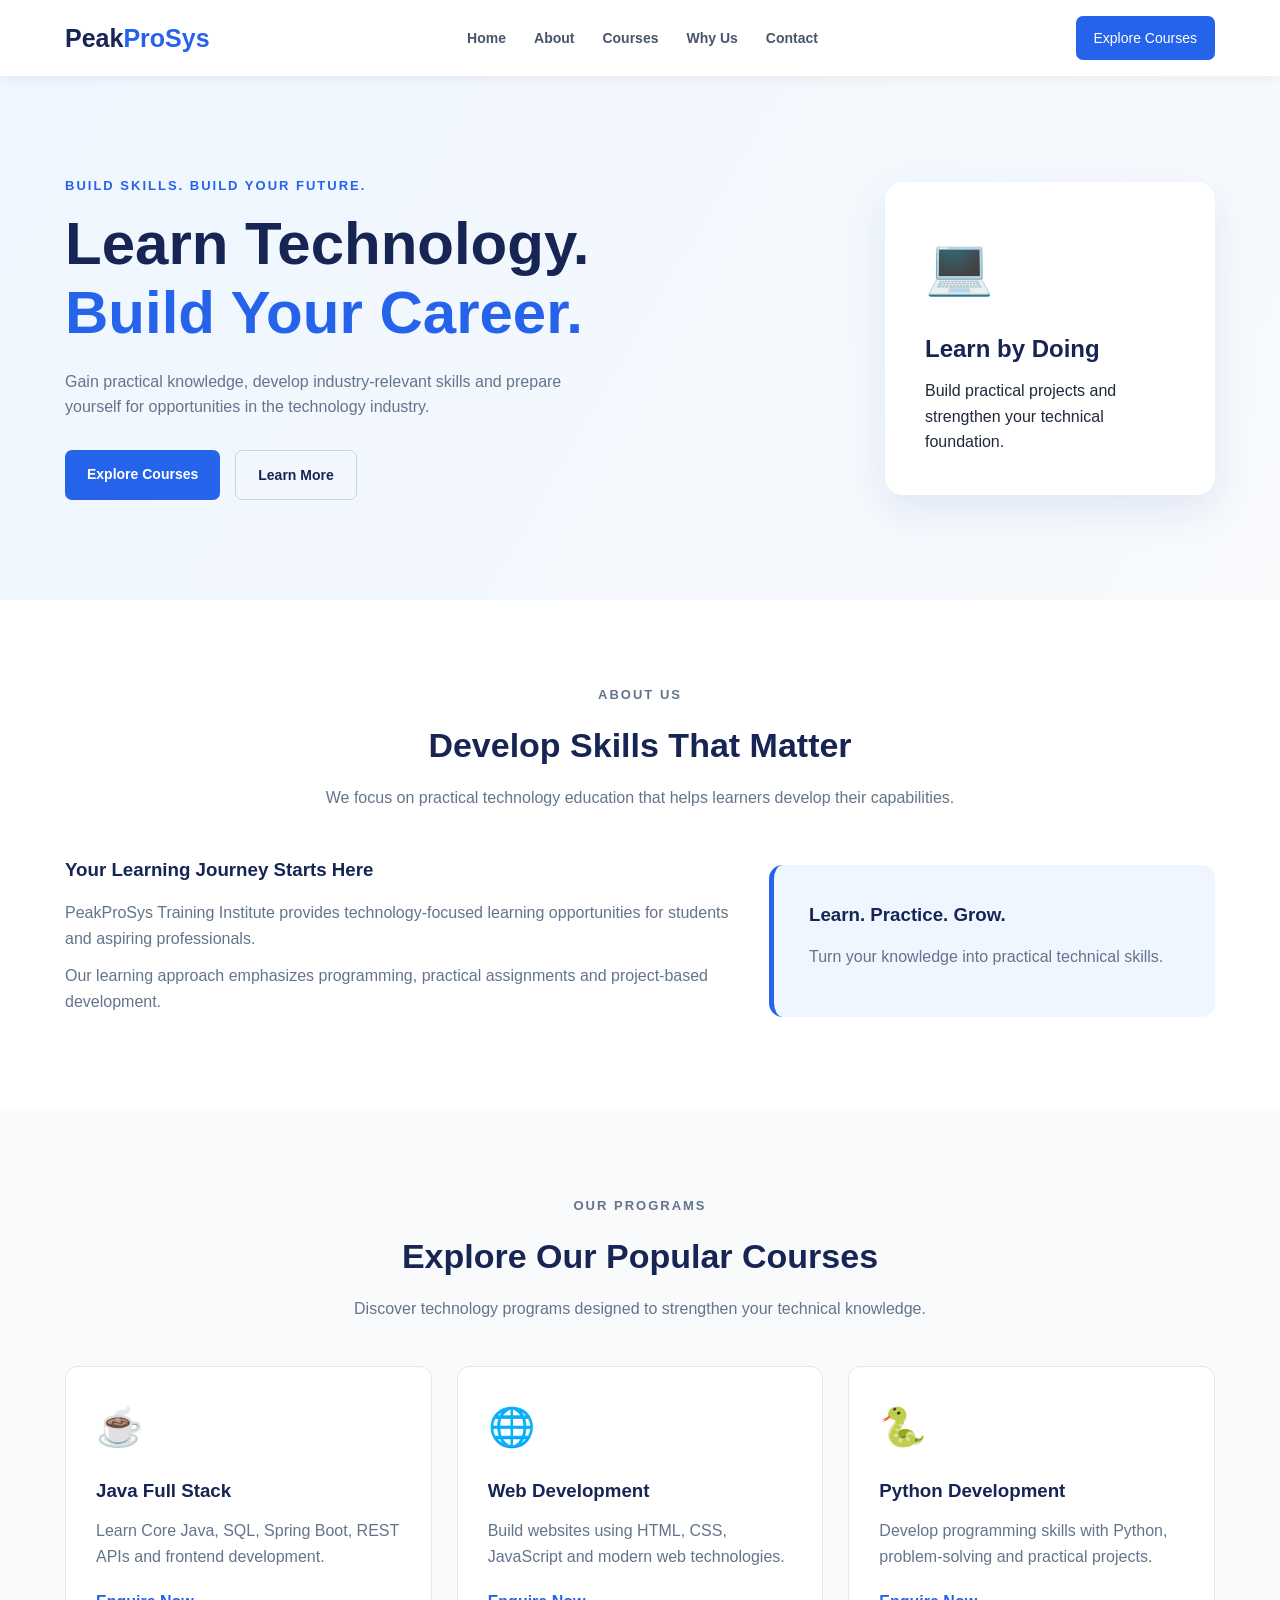
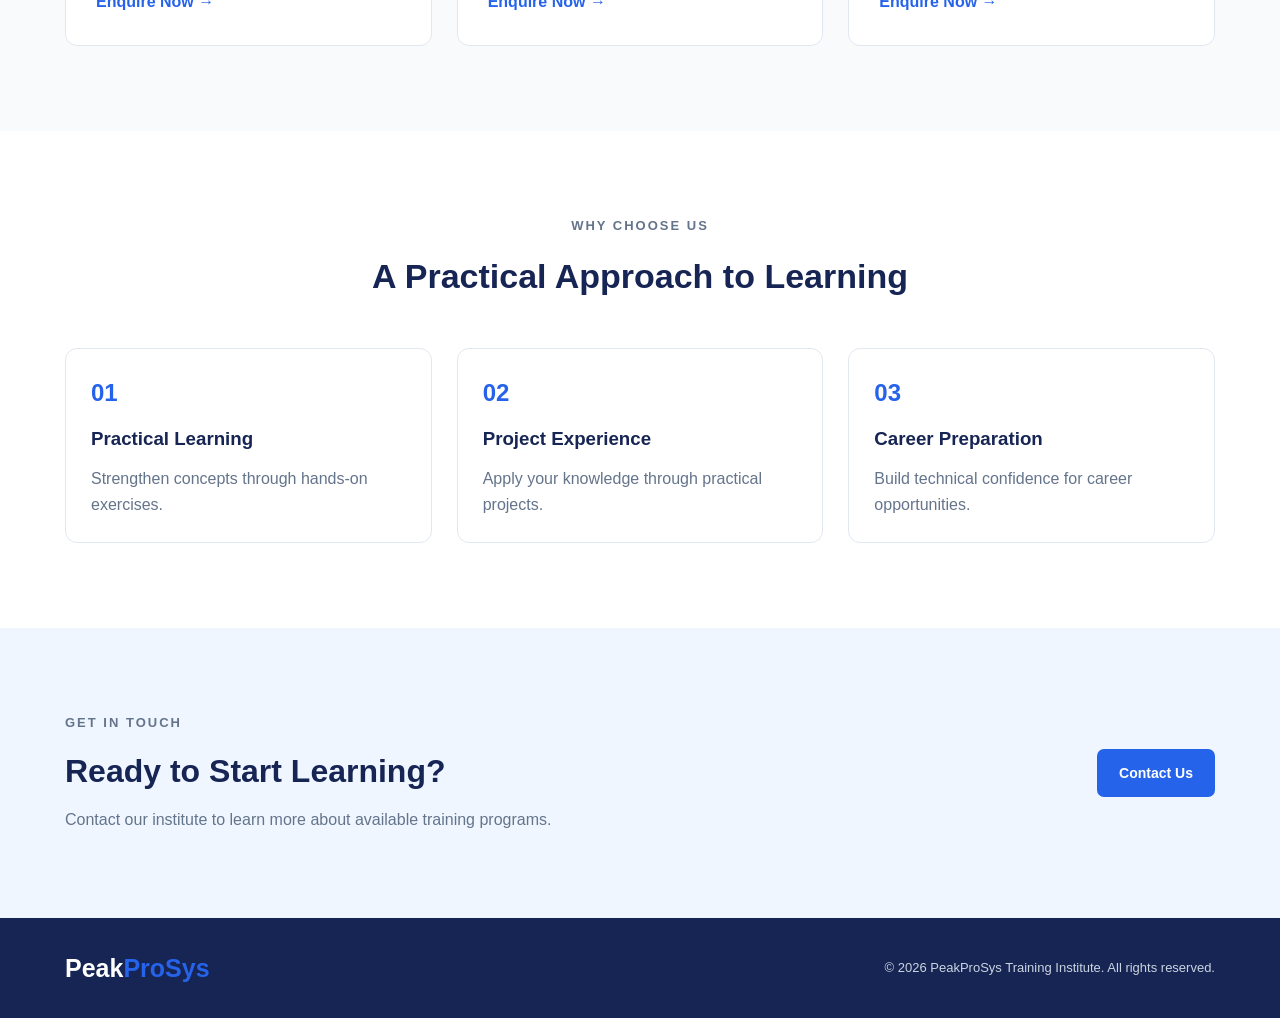
==== module-4-html-css/61-responsive-institute-homepage/index.html @ efb57fd9 "Add Assignment 61: Responsive Institute Homepage" ====
<!DOCTYPE html>
<html lang="en">
<head>
    <meta charset="UTF-8">
    <meta name="viewport" content="width=device-width, initial-scale=1.0">

    <meta name="description"
          content="PeakProSys Training Institute offers practical IT training and career-focused technology courses.">

    <title>PeakProSys | IT Training Institute</title>

    <link rel="stylesheet" href="style.css">
</head>

<body>

<!-- Header -->
<header class="header">
    <nav class="navbar container">

        <a href="#" class="logo">
            Peak<span>ProSys</span>
        </a>

        <ul class="nav-links">
            <li><a href="#home">Home</a></li>
            <li><a href="#about">About</a></li>
            <li><a href="#courses">Courses</a></li>
            <li><a href="#why-us">Why Us</a></li>
            <li><a href="#contact">Contact</a></li>
        </ul>

        <a href="#courses" class="nav-button">Explore Courses</a>

    </nav>
</header>


<main>

    <!-- Hero Section -->
    <section class="hero" id="home">
        <div class="container hero-content">

            <div class="hero-text">
                <p class="eyebrow">BUILD SKILLS. BUILD YOUR FUTURE.</p>

                <h1>
                    Learn Technology.
                    <span>Build Your Career.</span>
                </h1>

                <p class="hero-description">
                    Gain practical knowledge, develop industry-relevant
                    skills and prepare yourself for opportunities
                    in the technology industry.
                </p>

                <div class="hero-buttons">
                    <a href="#courses" class="btn btn-primary">
                        Explore Courses
                    </a>

                    <a href="#about" class="btn btn-secondary">
                        Learn More
                    </a>
                </div>
            </div>

            <div class="hero-card">
                <div class="hero-icon">💻</div>
                <h2>Learn by Doing</h2>
                <p>
                    Build practical projects and strengthen
                    your technical foundation.
                </p>
            </div>

        </div>
    </section>


    <!-- About Section -->
    <section class="section about" id="about">
        <div class="container">

            <div class="section-heading">
                <p class="eyebrow">ABOUT US</p>
                <h2>Develop Skills That Matter</h2>
                <p>
                    We focus on practical technology education
                    that helps learners develop their capabilities.
                </p>
            </div>

            <div class="about-content">
                <div>
                    <h3>Your Learning Journey Starts Here</h3>

                    <p>
                        PeakProSys Training Institute provides
                        technology-focused learning opportunities
                        for students and aspiring professionals.
                    </p>

                    <p>
                        Our learning approach emphasizes programming,
                        practical assignments and project-based
                        development.
                    </p>
                </div>

                <div class="about-highlight">
                    <h3>Learn. Practice. Grow.</h3>
                    <p>
                        Turn your knowledge into practical
                        technical skills.
                    </p>
                </div>
            </div>

        </div>
    </section>


    <!-- Courses Section -->
    <section class="section courses" id="courses">
        <div class="container">

            <div class="section-heading">
                <p class="eyebrow">OUR PROGRAMS</p>
                <h2>Explore Our Popular Courses</h2>
                <p>
                    Discover technology programs designed
                    to strengthen your technical knowledge.
                </p>
            </div>

            <div class="course-grid">

                <article class="course-card">
                    <div class="course-icon">☕</div>
                    <h3>Java Full Stack</h3>
                    <p>
                        Learn Core Java, SQL, Spring Boot,
                        REST APIs and frontend development.
                    </p>
                    <a href="#contact">Enquire Now →</a>
                </article>

                <article class="course-card">
                    <div class="course-icon">🌐</div>
                    <h3>Web Development</h3>
                    <p>
                        Build websites using HTML, CSS,
                        JavaScript and modern web technologies.
                    </p>
                    <a href="#contact">Enquire Now →</a>
                </article>

                <article class="course-card">
                    <div class="course-icon">🐍</div>
                    <h3>Python Development</h3>
                    <p>
                        Develop programming skills with Python,
                        problem-solving and practical projects.
                    </p>
                    <a href="#contact">Enquire Now →</a>
                </article>

            </div>

        </div>
    </section>


    <!-- Why Choose Us -->
    <section class="section why-us" id="why-us">
        <div class="container">

            <div class="section-heading">
                <p class="eyebrow">WHY CHOOSE US</p>
                <h2>A Practical Approach to Learning</h2>
            </div>

            <div class="features-grid">

                <article class="feature">
                    <span>01</span>
                    <h3>Practical Learning</h3>
                    <p>Strengthen concepts through hands-on exercises.</p>
                </article>

                <article class="feature">
                    <span>02</span>
                    <h3>Project Experience</h3>
                    <p>Apply your knowledge through practical projects.</p>
                </article>

                <article class="feature">
                    <span>03</span>
                    <h3>Career Preparation</h3>
                    <p>Build technical confidence for career opportunities.</p>
                </article>

            </div>

        </div>
    </section>


    <!-- Contact Section -->
    <section class="section contact" id="contact">
        <div class="container contact-content">

            <div>
                <p class="eyebrow">GET IN TOUCH</p>
                <h2>Ready to Start Learning?</h2>
                <p>
                    Contact our institute to learn more
                    about available training programs.
                </p>
            </div>

            <a href="mailto:info@peakprosys.com"
               class="btn btn-primary">
                Contact Us
            </a>

        </div>
    </section>

</main>


<!-- Footer -->
<footer class="footer">
    <div class="container footer-content">

        <a href="#home" class="logo">
            Peak<span>ProSys</span>
        </a>

        <p>
            © 2026 PeakProSys Training Institute.
            All rights reserved.
        </p>

    </div>
</footer>

</body>
</html>
---- module-4-html-css/61-responsive-institute-homepage/style.css ----
/* =========================
   GLOBAL STYLES
========================= */

* {
    margin: 0;
    padding: 0;
    box-sizing: border-box;
}

html {
    scroll-behavior: smooth;
}

body {
    font-family: Arial, Helvetica, sans-serif;
    color: #1e293b;
    line-height: 1.6;
}

.container {
    width: 90%;
    max-width: 1150px;
    margin: auto;
}

a {
    text-decoration: none;
}

.eyebrow {
    color: #2563eb;
    font-size: 13px;
    font-weight: bold;
    letter-spacing: 2px;
    margin-bottom: 12px;
}


/* =========================
   HEADER
========================= */

.header {
    background: white;
    box-shadow: 0 2px 12px rgba(0, 0, 0, 0.06);
    position: sticky;
    top: 0;
    z-index: 100;
}

.navbar {
    min-height: 76px;
    display: flex;
    align-items: center;
    justify-content: space-between;
    gap: 20px;
}

.logo {
    font-size: 25px;
    font-weight: 800;
    color: #172554;
}

.logo span {
    color: #2563eb;
}

.nav-links {
    display: flex;
    list-style: none;
    gap: 28px;
}

.nav-links a {
    color: #475569;
    font-size: 14px;
    font-weight: 600;
}

.nav-links a:hover {
    color: #2563eb;
}

.nav-button {
    background: #2563eb;
    color: white;
    padding: 11px 18px;
    border-radius: 7px;
    font-size: 14px;
}


/* =========================
   HERO SECTION
========================= */

.hero {
    background: linear-gradient(120deg, #eff6ff, #f8fafc);
    padding: 100px 0;
}

.hero-content {
    display: flex;
    align-items: center;
    justify-content: space-between;
    gap: 60px;
}

.hero-text {
    flex: 1;
}

.hero-text h1 {
    font-size: clamp(38px, 5vw, 60px);
    line-height: 1.15;
    color: #172554;
    margin-bottom: 22px;
}

.hero-text h1 span {
    color: #2563eb;
    display: block;
}

.hero-description {
    color: #64748b;
    max-width: 540px;
    margin-bottom: 30px;
}

.hero-buttons {
    display: flex;
    gap: 15px;
    flex-wrap: wrap;
}

.btn {
    display: inline-block;
    padding: 13px 22px;
    border-radius: 7px;
    font-weight: bold;
    font-size: 14px;
}

.btn-primary {
    background: #2563eb;
    color: white;
}

.btn-primary:hover {
    background: #1d4ed8;
}

.btn-secondary {
    border: 1px solid #cbd5e1;
    color: #172554;
}

.hero-card {
    flex: 0 1 330px;
    background: white;
    padding: 40px;
    border-radius: 18px;
    box-shadow: 0 15px 40px rgba(30, 64, 175, 0.10);
}

.hero-icon {
    font-size: 55px;
    margin-bottom: 20px;
}

.hero-card h2 {
    color: #172554;
    margin-bottom: 10px;
}


/* =========================
   COMMON SECTIONS
========================= */

.section {
    padding: 85px 0;
}

.section-heading {
    text-align: center;
    max-width: 650px;
    margin: 0 auto 45px;
}

.section-heading h2 {
    color: #172554;
    font-size: 34px;
    margin-bottom: 12px;
}

.section-heading p {
    color: #64748b;
}


/* =========================
   ABOUT SECTION
========================= */

.about-content {
    display: grid;
    grid-template-columns: 1.5fr 1fr;
    gap: 35px;
    align-items: center;
}

.about-content h3 {
    color: #172554;
    margin-bottom: 15px;
}

.about-content p {
    color: #64748b;
    margin-bottom: 12px;
}

.about-highlight {
    background: #eff6ff;
    border-radius: 14px;
    padding: 35px;
    border-left: 5px solid #2563eb;
}


/* =========================
   COURSE SECTION
========================= */

.courses {
    background: #f8fafc;
}

.course-grid {
    display: grid;
    grid-template-columns: repeat(3, 1fr);
    gap: 25px;
}

.course-card {
    background: white;
    padding: 30px;
    border-radius: 12px;
    border: 1px solid #e2e8f0;
    transition: transform 0.3s, box-shadow 0.3s;
}

.course-card:hover {
    transform: translateY(-7px);
    box-shadow: 0 12px 30px rgba(15, 23, 42, 0.08);
}

.course-icon {
    font-size: 38px;
    margin-bottom: 18px;
}

.course-card h3 {
    color: #172554;
    margin-bottom: 12px;
}

.course-card p {
    color: #64748b;
    margin-bottom: 20px;
}

.course-card a {
    color: #2563eb;
    font-weight: bold;
}


/* =========================
   WHY CHOOSE US
========================= */

.features-grid {
    display: grid;
    grid-template-columns: repeat(3, 1fr);
    gap: 25px;
}

.feature {
    padding: 25px;
    border: 1px solid #e2e8f0;
    border-radius: 12px;
}

.feature span {
    color: #2563eb;
    font-size: 24px;
    font-weight: bold;
}

.feature h3 {
    margin: 12px 0;
    color: #172554;
}

.feature p {
    color: #64748b;
}


/* =========================
   CONTACT SECTION
========================= */

.contact {
    background: #eff6ff;
}

.contact-content {
    display: flex;
    align-items: center;
    justify-content: space-between;
    gap: 25px;
}

.contact-content h2 {
    font-size: 32px;
    color: #172554;
    margin-bottom: 10px;
}

.contact-content p {
    color: #64748b;
}


/* =========================
   FOOTER
========================= */

.footer {
    background: #172554;
    color: white;
    padding: 30px 0;
}

.footer-content {
    display: flex;
    justify-content: space-between;
    align-items: center;
    gap: 20px;
}

.footer .logo {
    color: white;
}

.footer p {
    font-size: 13px;
    color: #cbd5e1;
}


/* =========================
   RESPONSIVE DESIGN
========================= */

@media (max-width: 900px) {

    .nav-links {
        gap: 12px;
    }

    .hero-content {
        gap: 30px;
    }

    .course-grid,
    .features-grid {
        grid-template-columns: repeat(2, 1fr);
    }

}

@media (max-width: 650px) {

    .navbar {
        flex-direction: column;
        padding: 18px 0;
    }

    .nav-links {
        flex-wrap: wrap;
        justify-content: center;
    }

    .hero {
        padding: 65px 0;
    }

    .hero-content {
        flex-direction: column;
        align-items: stretch;
    }

    .hero-card {
        flex-basis: auto;
    }

    .about-content,
    .course-grid,
    .features-grid {
        grid-template-columns: 1fr;
    }

    .section {
        padding: 60px 0;
    }

    .section-heading h2 {
        font-size: 27px;
    }

    .contact-content,
    .footer-content {
        flex-direction: column;
        align-items: flex-start;
    }

}
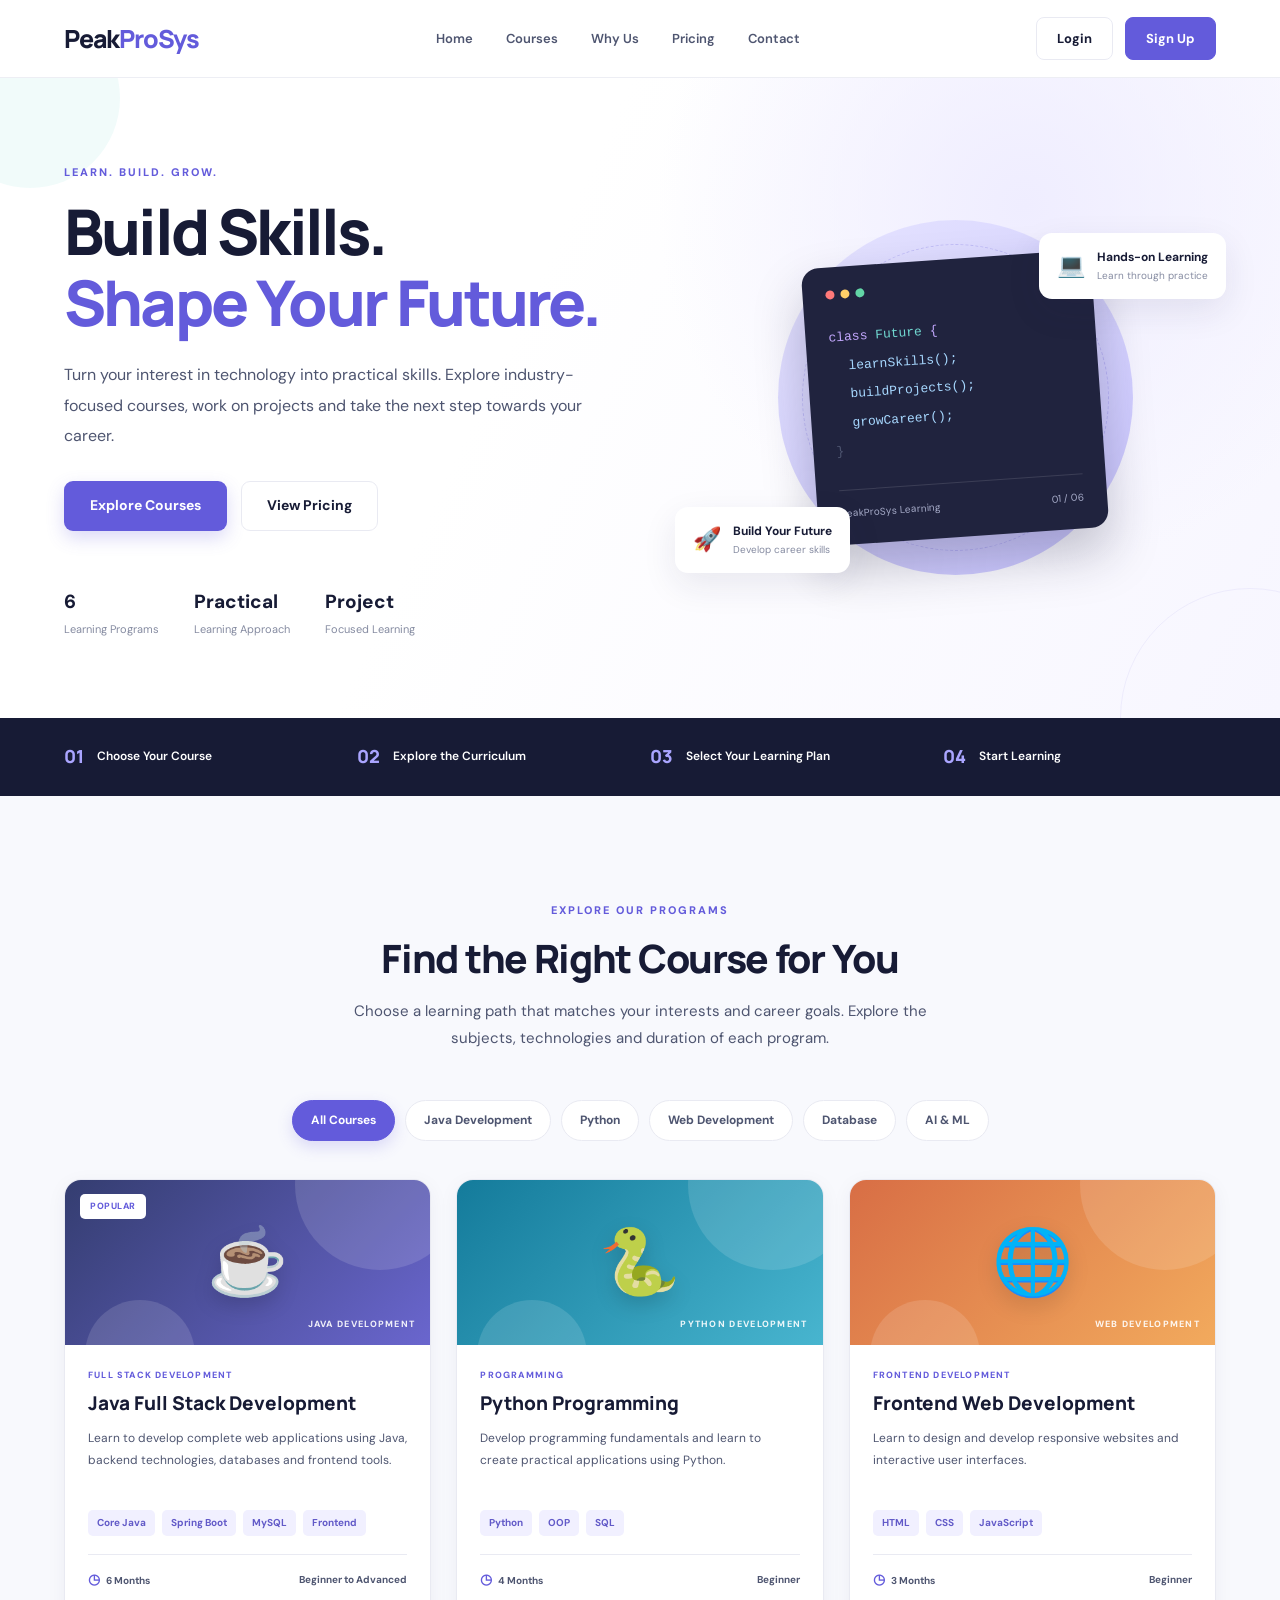
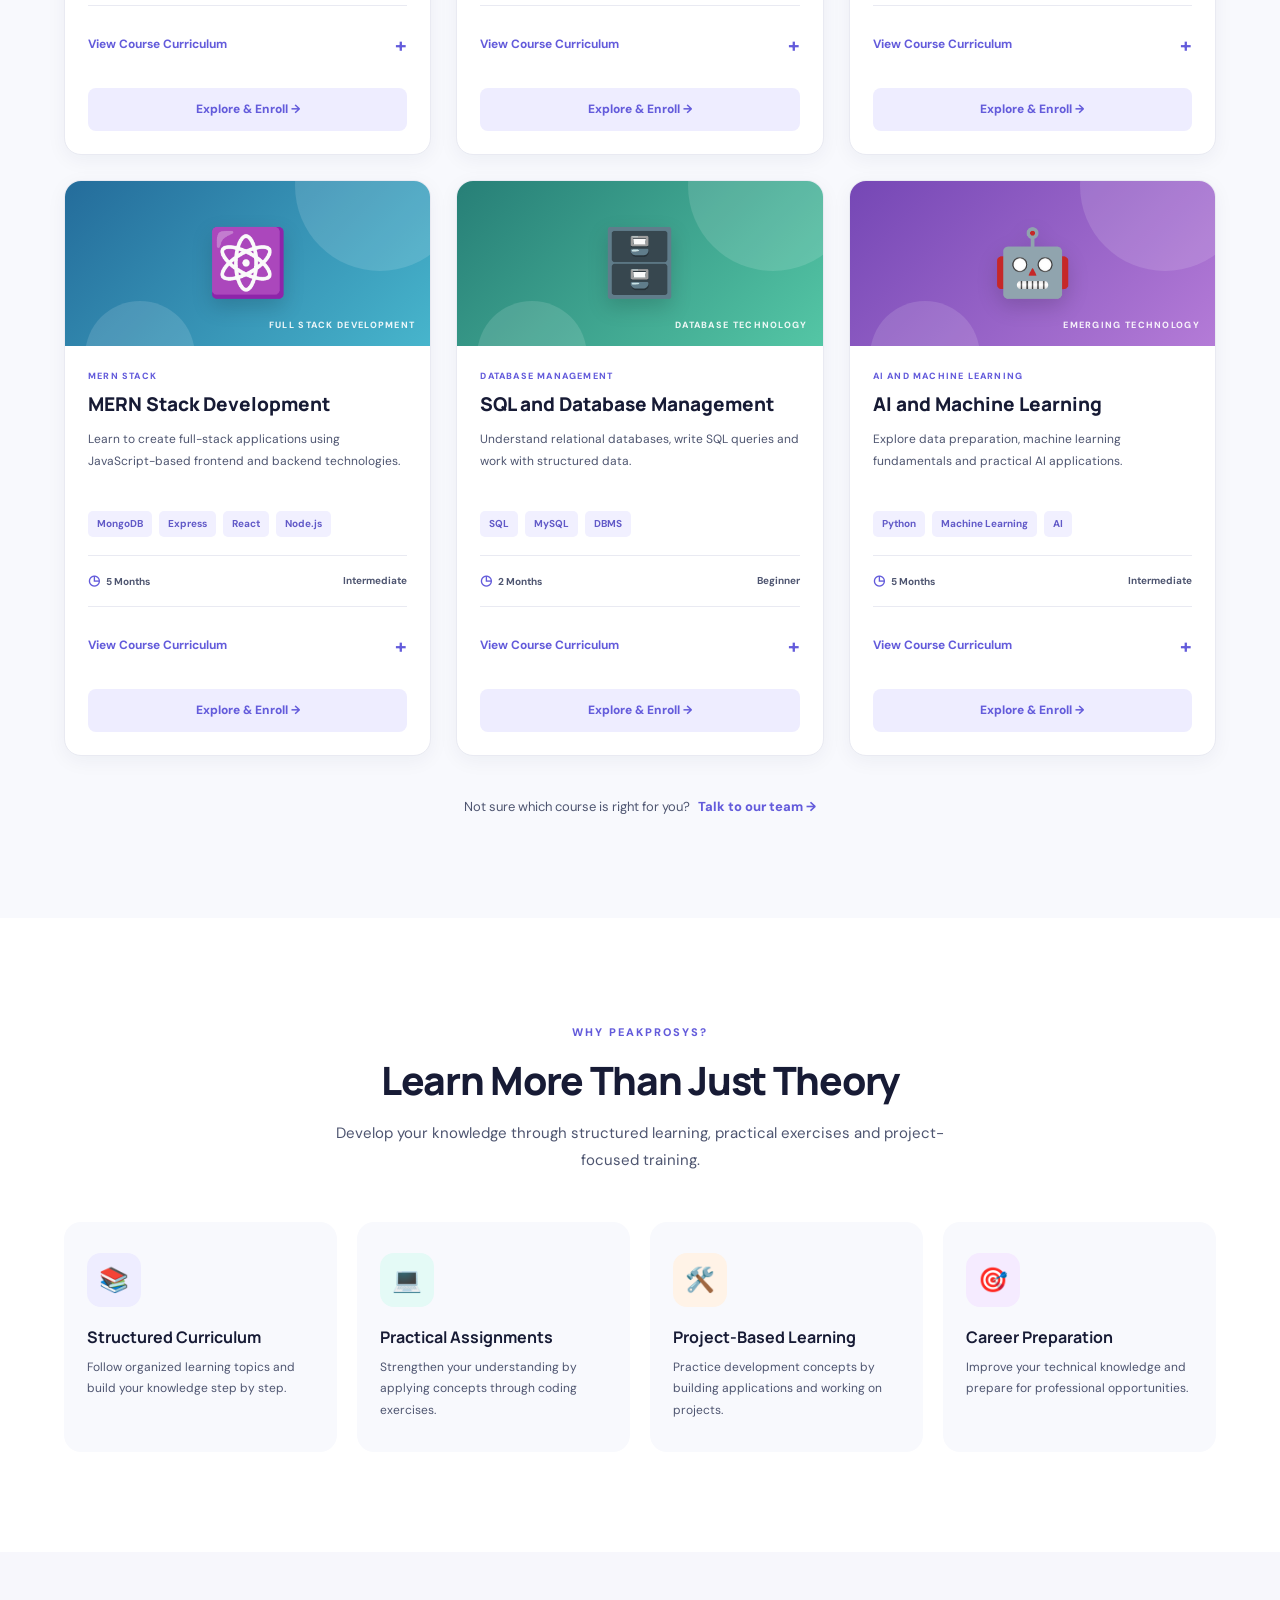
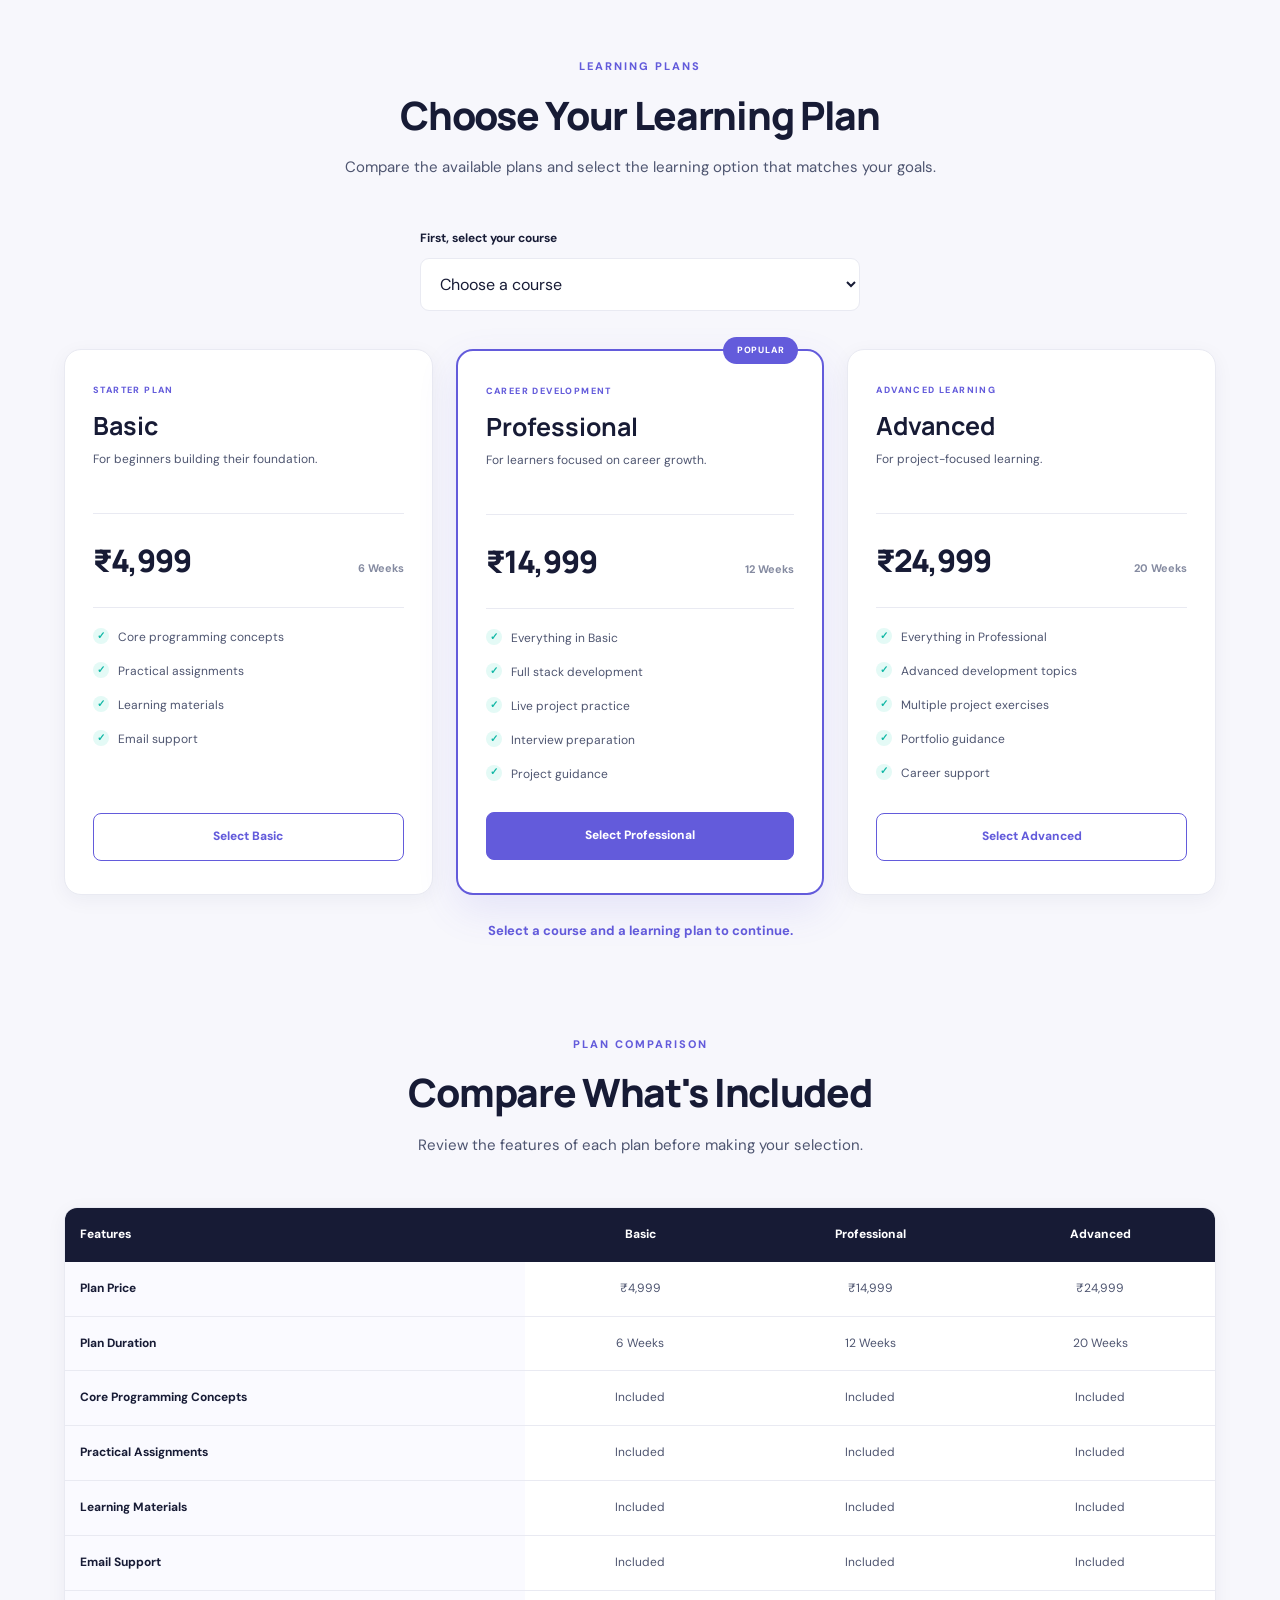
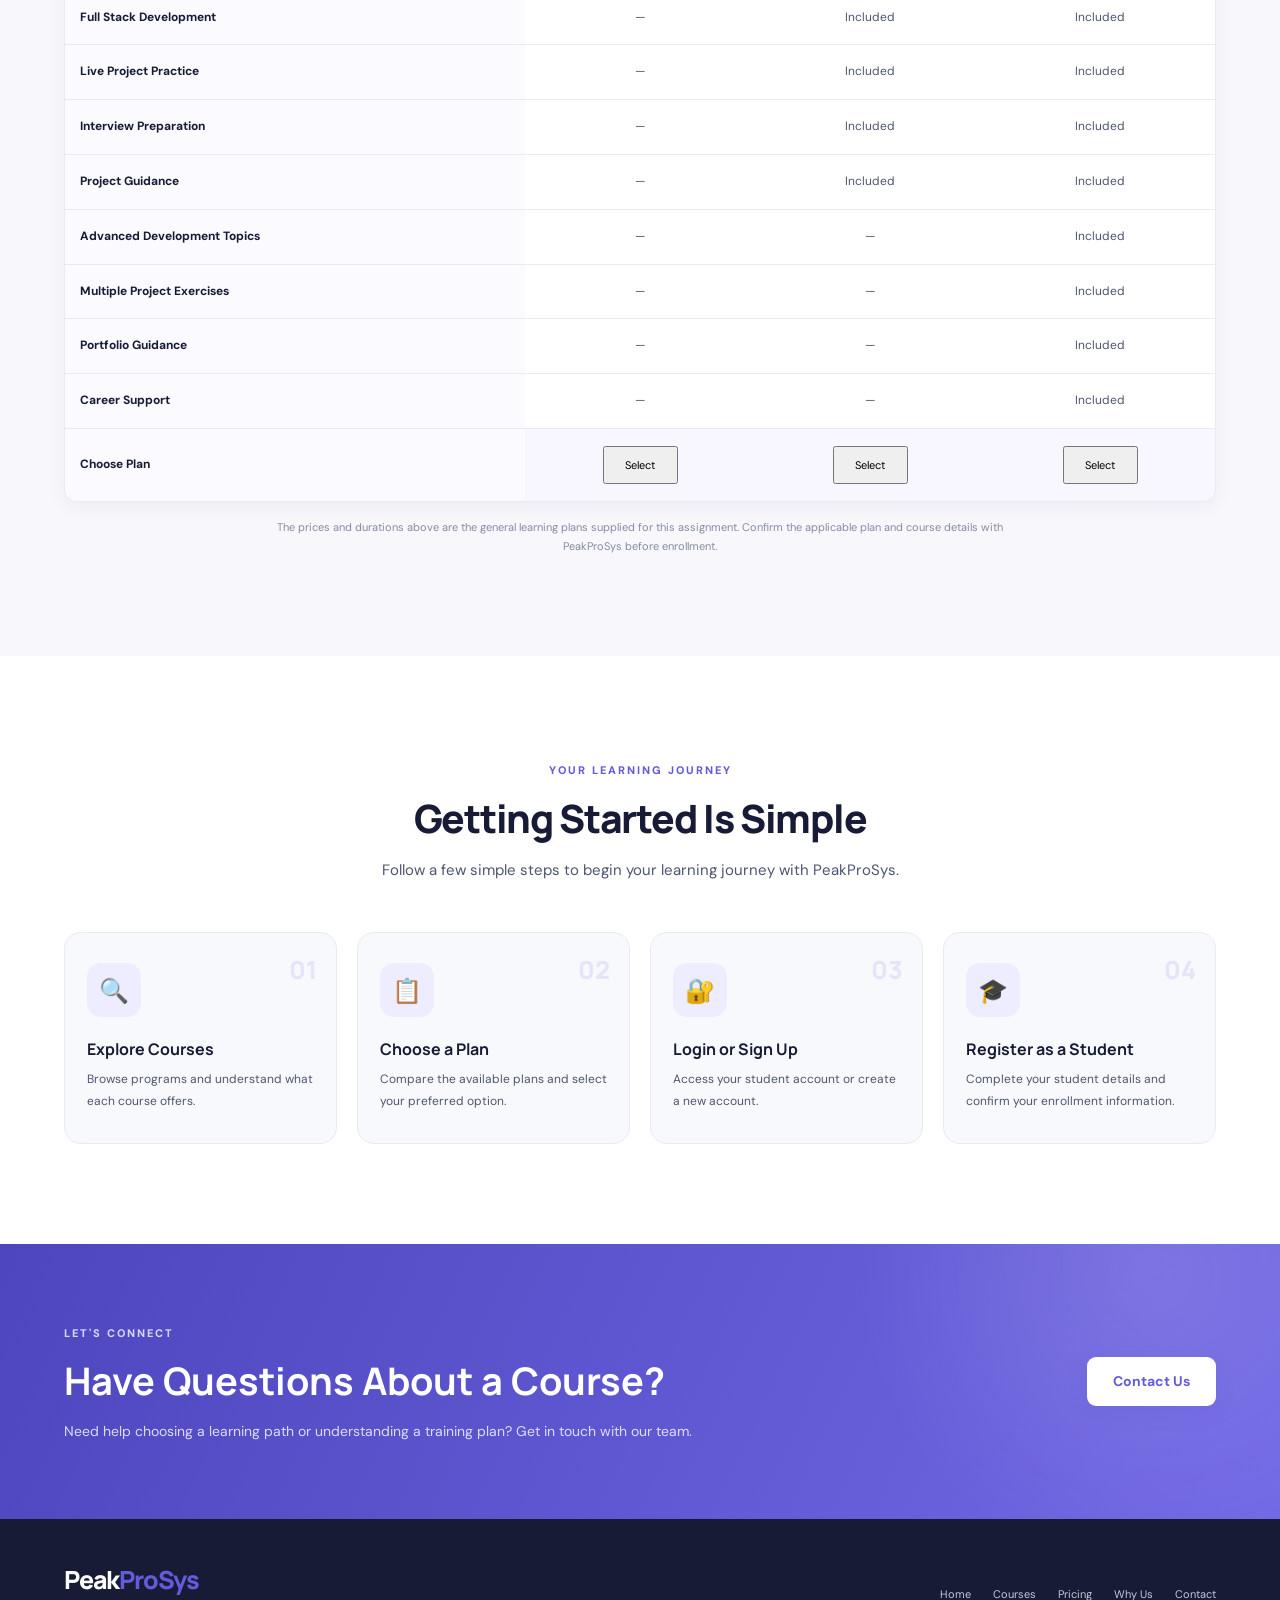
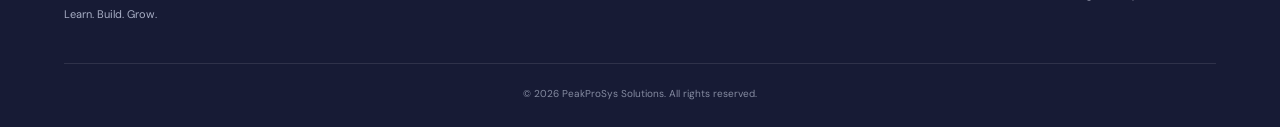
==== commit 1cbc47e8: "Update Java assignments and full stack modules" ====
--- a/module-4-html-css/61-responsive-institute-homepage/index.html
+++ b/module-4-html-css/61-responsive-institute-homepage/index.html
@@ -1,254 +1,2269 @@
 
 <!DOCTYPE html>
 <html lang="en">
+
 <head>
     <meta charset="UTF-8">
     <meta name="viewport" content="width=device-width, initial-scale=1.0">
 
     <meta name="description"
-          content="PeakProSys Training Institute offers practical IT training and career-focused technology courses.">
-
-    <title>PeakProSys | IT Training Institute</title>
+          content="Explore PeakProSys courses, compare learning plans, view course curriculum and begin your technology career.">
+
+    <title>PeakProSys | Learn. Build. Grow.</title>
 
     <link rel="stylesheet" href="style.css">
+    <link rel="stylesheet"
+          href="https://cdnjs.cloudflare.com/ajax/libs/font-awesome/6.5.2/css/all.min.css">
 </head>
 
 <body>
 
-<!-- Header -->
-<header class="header">
+<header class="header" id="header">
+
     <nav class="navbar container">
 
-        <a href="#" class="logo">
+        <a href="#home" class="logo" aria-label="PeakProSys Home">
             Peak<span>ProSys</span>
         </a>
 
-        <ul class="nav-links">
+        <button class="menu-toggle"
+                id="menuToggle"
+                type="button"
+                aria-label="Toggle navigation"
+                aria-expanded="false">
+            <span></span>
+            <span></span>
+            <span></span>
+        </button>
+
+        <ul class="nav-links" id="navLinks">
             <li><a href="#home">Home</a></li>
-            <li><a href="#about">About</a></li>
             <li><a href="#courses">Courses</a></li>
             <li><a href="#why-us">Why Us</a></li>
+            <li><a href="#pricing">Pricing</a></li>
             <li><a href="#contact">Contact</a></li>
         </ul>
 
-        <a href="#courses" class="nav-button">Explore Courses</a>
+        <div class="header-actions">
+
+            <button class="login-button"
+                    type="button"
+                    data-open-auth="login">
+                Login
+            </button>
+
+            <button class="signup-button"
+                    type="button"
+                    data-open-auth="signup">
+                Sign Up
+            </button>
+
+        </div>
 
     </nav>
+
 </header>
 
 
-<main>
-
-    <!-- Hero Section -->
+<!-- =====================================================
+     PUBLIC WEBSITE
+===================================================== -->
+
+<main id="publicWebsite">
+
+    <!-- ================= HERO ================= -->
+
     <section class="hero" id="home">
-        <div class="container hero-content">
-
-            <div class="hero-text">
-                <p class="eyebrow">BUILD SKILLS. BUILD YOUR FUTURE.</p>
+
+        <div class="container hero-container">
+
+            <div class="hero-content reveal">
+
+                <span class="eyebrow">
+                    LEARN. BUILD. GROW.
+                </span>
 
                 <h1>
-                    Learn Technology.
-                    <span>Build Your Career.</span>
+                    Build Skills.
+                    <span>Shape Your Future.</span>
                 </h1>
 
-                <p class="hero-description">
-                    Gain practical knowledge, develop industry-relevant
-                    skills and prepare yourself for opportunities
-                    in the technology industry.
+                <p>
+                    Turn your interest in technology into practical skills.
+                    Explore industry-focused courses, work on projects
+                    and take the next step towards your career.
                 </p>
 
-                <div class="hero-buttons">
-                    <a href="#courses" class="btn btn-primary">
+                <div class="hero-actions">
+
+                    <a href="#courses" class="primary-button">
                         Explore Courses
                     </a>
 
-                    <a href="#about" class="btn btn-secondary">
-                        Learn More
+                    <a href="#pricing" class="secondary-button">
+                        View Pricing
                     </a>
-                </div>
-            </div>
-
-            <div class="hero-card">
-                <div class="hero-icon">💻</div>
-                <h2>Learn by Doing</h2>
+
+                </div>
+
+                <div class="hero-highlights">
+
+                    <div class="hero-highlight">
+                        <strong>6</strong>
+                        <span>Learning Programs</span>
+                    </div>
+
+                    <div class="hero-highlight">
+                        <strong>Practical</strong>
+                        <span>Learning Approach</span>
+                    </div>
+
+                    <div class="hero-highlight">
+                        <strong>Project</strong>
+                        <span>Focused Learning</span>
+                    </div>
+
+                </div>
+
+            </div>
+
+
+            <div class="hero-visual reveal">
+
+                <div class="hero-visual-circle">
+
+                    <div class="hero-code-card">
+
+                        <span class="code-dots">
+                            <i></i>
+                            <i></i>
+                            <i></i>
+                        </span>
+
+                        <div class="code-content">
+                            <p class="code-purple">class <span>Future</span> {</p>
+                            <p class="code-indent">learnSkills();</p>
+                            <p class="code-indent">buildProjects();</p>
+                            <p class="code-indent">growCareer();</p>
+                            <p>}</p>
+                        </div>
+
+                        <div class="code-bottom">
+                            <span>PeakProSys Learning</span>
+                            <span>01 / 06</span>
+                        </div>
+
+                    </div>
+
+                </div>
+
+
+                <div class="floating-card floating-card-one">
+                    <span class="floating-icon">💻</span>
+                    <div>
+                        <strong>Hands-on Learning</strong>
+                        <small>Learn through practice</small>
+                    </div>
+                </div>
+
+                <div class="floating-card floating-card-two">
+                    <span class="floating-icon">🚀</span>
+                    <div>
+                        <strong>Build Your Future</strong>
+                        <small>Develop career skills</small>
+                    </div>
+                </div>
+
+            </div>
+
+        </div>
+
+        <div class="hero-decoration hero-decoration-one"></div>
+        <div class="hero-decoration hero-decoration-two"></div>
+
+    </section>
+
+
+    <!-- ================= INTRODUCTION STRIP ================= -->
+
+    <section class="learning-strip">
+
+        <div class="container learning-strip-content">
+
+            <div>
+                <span>01</span>
+                <p>Choose Your Course</p>
+            </div>
+
+            <div>
+                <span>02</span>
+                <p>Explore the Curriculum</p>
+            </div>
+
+            <div>
+                <span>03</span>
+                <p>Select Your Learning Plan</p>
+            </div>
+
+            <div>
+                <span>04</span>
+                <p>Start Learning</p>
+            </div>
+
+        </div>
+
+    </section>
+
+
+    <!-- =====================================================
+         COURSES
+    ====================================================== -->
+
+    <section class="course-section section-padding" id="courses">
+
+        <div class="container">
+
+            <div class="section-heading reveal">
+
+                <span class="eyebrow">EXPLORE OUR PROGRAMS</span>
+
+                <h2>Find the Right Course for You</h2>
+
                 <p>
-                    Build practical projects and strengthen
-                    your technical foundation.
+                    Choose a learning path that matches your interests
+                    and career goals. Explore the subjects, technologies
+                    and duration of each program.
                 </p>
+
+            </div>
+
+
+            <!-- COURSE CATEGORY FILTER -->
+
+            <div class="category-list reveal">
+
+                <button class="category active"
+                        type="button"
+                        data-category="all">
+                    All Courses
+                </button>
+
+                <button class="category"
+                        type="button"
+                        data-category="java">
+                    Java Development
+                </button>
+
+                <button class="category"
+                        type="button"
+                        data-category="python">
+                    Python
+                </button>
+
+                <button class="category"
+                        type="button"
+                        data-category="web">
+                    Web Development
+                </button>
+
+                <button class="category"
+                        type="button"
+                        data-category="database">
+                    Database
+                </button>
+
+                <button class="category"
+                        type="button"
+                        data-category="ai">
+                    AI & ML
+                </button>
+
+            </div>
+
+
+            <!-- COURSE GRID -->
+
+            <div class="course-grid">
+
+
+                <!-- COURSE 1: JAVA FULL STACK -->
+
+                <article class="course-card reveal"
+                         data-course-category="java"
+                         id="java-course">
+
+                    <div class="course-banner java-banner">
+
+                        <span class="course-icon">☕</span>
+
+                        <span class="course-tag">POPULAR</span>
+
+                        <span class="banner-label">
+                            JAVA DEVELOPMENT
+                        </span>
+
+                    </div>
+
+
+                    <div class="course-content">
+
+                        <span class="course-category">
+                            FULL STACK DEVELOPMENT
+                        </span>
+
+                        <h3>Java Full Stack Development</h3>
+
+                        <p>
+                            Learn to develop complete web applications
+                            using Java, backend technologies, databases
+                            and frontend tools.
+                        </p>
+
+                        <div class="technology-list">
+                            <span>Core Java</span>
+                            <span>Spring Boot</span>
+                            <span>MySQL</span>
+                            <span>Frontend</span>
+                        </div>
+
+                        <div class="course-meta">
+
+                            <span>
+                                <i>◷</i>
+                                6 Months
+                            </span>
+
+                            <span>
+                                Beginner to Advanced
+                            </span>
+
+                        </div>
+
+
+                        <details class="course-details">
+
+                            <summary>View Course Curriculum</summary>
+
+                            <div class="curriculum-content">
+
+                                <h4>What You Will Learn</h4>
+
+                                <ul>
+                                    <li>Core Java and programming fundamentals</li>
+                                    <li>Object-Oriented Programming</li>
+                                    <li>Collections and Exception Handling</li>
+                                    <li>JDBC and database connectivity</li>
+                                    <li>HTML, CSS and JavaScript</li>
+                                    <li>Spring and Spring Boot</li>
+                                    <li>REST API development</li>
+                                    <li>MySQL and database operations</li>
+                                    <li>Full stack application development</li>
+                                </ul>
+
+                                <h4>Learning Focus</h4>
+
+                                <p>
+                                    Build a foundation in Java programming,
+                                    understand backend development and
+                                    practice connecting frontend applications
+                                    with databases and APIs.
+                                </p>
+
+                            </div>
+
+                        </details>
+
+
+                        <button class="course-button select-course"
+                                type="button"
+                                data-course="Java Full Stack Development"
+                                data-duration="6 Months">
+                            Explore & Enroll →
+                        </button>
+
+                    </div>
+
+                </article>
+
+
+                <!-- COURSE 2: PYTHON -->
+
+                <article class="course-card reveal"
+                         data-course-category="python"
+                         id="python-course">
+
+                    <div class="course-banner python-banner">
+
+                        <span class="course-icon">🐍</span>
+
+                        <span class="banner-label">
+                            PYTHON DEVELOPMENT
+                        </span>
+
+                    </div>
+
+
+                    <div class="course-content">
+
+                        <span class="course-category">
+                            PROGRAMMING
+                        </span>
+
+                        <h3>Python Programming</h3>
+
+                        <p>
+                            Develop programming fundamentals and learn
+                            to create practical applications using Python.
+                        </p>
+
+                        <div class="technology-list">
+                            <span>Python</span>
+                            <span>OOP</span>
+                            <span>SQL</span>
+                        </div>
+
+                        <div class="course-meta">
+
+                            <span>
+                                <i>◷</i>
+                                4 Months
+                            </span>
+
+                            <span>Beginner</span>
+
+                        </div>
+
+
+                        <details class="course-details">
+
+                            <summary>View Course Curriculum</summary>
+
+                            <div class="curriculum-content">
+
+                                <h4>What You Will Learn</h4>
+
+                                <ul>
+                                    <li>Python installation and fundamentals</li>
+                                    <li>Variables and data types</li>
+                                    <li>Conditional statements and loops</li>
+                                    <li>Functions and modules</li>
+                                    <li>Lists, tuples, sets and dictionaries</li>
+                                    <li>Object-Oriented Programming</li>
+                                    <li>File handling and exceptions</li>
+                                    <li>SQL and database basics</li>
+                                    <li>Practical Python applications</li>
+                                </ul>
+
+                                <h4>Learning Focus</h4>
+
+                                <p>
+                                    Build confidence in programming,
+                                    problem-solving and application
+                                    development using Python.
+                                </p>
+
+                            </div>
+
+                        </details>
+
+
+                        <button class="course-button select-course"
+                                type="button"
+                                data-course="Python Programming"
+                                data-duration="4 Months">
+                            Explore & Enroll →
+                        </button>
+
+                    </div>
+
+                </article>
+
+
+                <!-- COURSE 3: FRONTEND WEB DEVELOPMENT -->
+
+                <article class="course-card reveal"
+                         data-course-category="web"
+                         id="frontend-course">
+
+                    <div class="course-banner web-banner">
+
+                        <span class="course-icon">🌐</span>
+
+                        <span class="banner-label">
+                            WEB DEVELOPMENT
+                        </span>
+
+                    </div>
+
+
+                    <div class="course-content">
+
+                        <span class="course-category">
+                            FRONTEND DEVELOPMENT
+                        </span>
+
+                        <h3>Frontend Web Development</h3>
+
+                        <p>
+                            Learn to design and develop responsive websites
+                            and interactive user interfaces.
+                        </p>
+
+                        <div class="technology-list">
+                            <span>HTML</span>
+                            <span>CSS</span>
+                            <span>JavaScript</span>
+                        </div>
+
+                        <div class="course-meta">
+
+                            <span>
+                                <i>◷</i>
+                                3 Months
+                            </span>
+
+                            <span>Beginner</span>
+
+                        </div>
+
+
+                        <details class="course-details">
+
+                            <summary>View Course Curriculum</summary>
+
+                            <div class="curriculum-content">
+
+                                <h4>What You Will Learn</h4>
+
+                                <ul>
+                                    <li>HTML document structure</li>
+                                    <li>Semantic HTML and forms</li>
+                                    <li>CSS selectors and styling</li>
+                                    <li>Flexbox and CSS Grid</li>
+                                    <li>Responsive web design</li>
+                                    <li>JavaScript fundamentals</li>
+                                    <li>DOM manipulation</li>
+                                    <li>Events and form validation</li>
+                                    <li>Interactive website development</li>
+                                </ul>
+
+                                <h4>Learning Focus</h4>
+
+                                <p>
+                                    Learn how to transform designs into
+                                    responsive websites and interactive
+                                    browser experiences.
+                                </p>
+
+                            </div>
+
+                        </details>
+
+
+                        <button class="course-button select-course"
+                                type="button"
+                                data-course="Frontend Web Development"
+                                data-duration="3 Months">
+                            Explore & Enroll →
+                        </button>
+
+                    </div>
+
+                </article>
+
+
+                <!-- COURSE 4: MERN STACK -->
+
+                <article class="course-card reveal"
+                         data-course-category="web"
+                         id="mern-course">
+
+                    <div class="course-banner react-banner">
+
+                        <span class="course-icon">⚛️</span>
+
+                        <span class="banner-label">
+                            FULL STACK DEVELOPMENT
+                        </span>
+
+                    </div>
+
+
+                    <div class="course-content">
+
+                        <span class="course-category">
+                            MERN STACK
+                        </span>
+
+                        <h3>MERN Stack Development</h3>
+
+                        <p>
+                            Learn to create full-stack applications
+                            using JavaScript-based frontend and
+                            backend technologies.
+                        </p>
+
+                        <div class="technology-list">
+                            <span>MongoDB</span>
+                            <span>Express</span>
+                            <span>React</span>
+                            <span>Node.js</span>
+                        </div>
+
+                        <div class="course-meta">
+
+                            <span>
+                                <i>◷</i>
+                                5 Months
+                            </span>
+
+                            <span>Intermediate</span>
+
+                        </div>
+
+
+                        <details class="course-details">
+
+                            <summary>View Course Curriculum</summary>
+
+                            <div class="curriculum-content">
+
+                                <h4>What You Will Learn</h4>
+
+                                <ul>
+                                    <li>JavaScript fundamentals</li>
+                                    <li>Modern JavaScript concepts</li>
+                                    <li>React components and hooks</li>
+                                    <li>Frontend routing and state</li>
+                                    <li>Node.js fundamentals</li>
+                                    <li>Express.js and REST APIs</li>
+                                    <li>MongoDB database operations</li>
+                                    <li>Frontend and backend integration</li>
+                                    <li>Full stack application development</li>
+                                </ul>
+
+                                <h4>Learning Focus</h4>
+
+                                <p>
+                                    Understand how frontend, backend
+                                    and database technologies work
+                                    together in a full-stack application.
+                                </p>
+
+                            </div>
+
+                        </details>
+
+
+                        <button class="course-button select-course"
+                                type="button"
+                                data-course="MERN Stack Development"
+                                data-duration="5 Months">
+                            Explore & Enroll →
+                        </button>
+
+                    </div>
+
+                </article>
+
+
+                <!-- COURSE 5: DATABASE -->
+
+                <article class="course-card reveal"
+                         data-course-category="database"
+                         id="database-course">
+
+                    <div class="course-banner database-banner">
+
+                        <span class="course-icon">🗄️</span>
+
+                        <span class="banner-label">
+                            DATABASE TECHNOLOGY
+                        </span>
+
+                    </div>
+
+
+                    <div class="course-content">
+
+                        <span class="course-category">
+                            DATABASE MANAGEMENT
+                        </span>
+
+                        <h3>SQL and Database Management</h3>
+
+                        <p>
+                            Understand relational databases, write
+                            SQL queries and work with structured data.
+                        </p>
+
+                        <div class="technology-list">
+                            <span>SQL</span>
+                            <span>MySQL</span>
+                            <span>DBMS</span>
+                        </div>
+
+                        <div class="course-meta">
+
+                            <span>
+                                <i>◷</i>
+                                2 Months
+                            </span>
+
+                            <span>Beginner</span>
+
+                        </div>
+
+
+                        <details class="course-details">
+
+                            <summary>View Course Curriculum</summary>
+
+                            <div class="curriculum-content">
+
+                                <h4>What You Will Learn</h4>
+
+                                <ul>
+                                    <li>Database fundamentals</li>
+                                    <li>Relational database concepts</li>
+                                    <li>Tables and data types</li>
+                                    <li>SQL commands and queries</li>
+                                    <li>Filtering and sorting data</li>
+                                    <li>Joins and subqueries</li>
+                                    <li>Constraints and relationships</li>
+                                    <li>Aggregate functions</li>
+                                    <li>Database design fundamentals</li>
+                                </ul>
+
+                                <h4>Learning Focus</h4>
+
+                                <p>
+                                    Develop the ability to store, retrieve,
+                                    organize and manage data using SQL
+                                    and relational database concepts.
+                                </p>
+
+                            </div>
+
+                        </details>
+
+
+                        <button class="course-button select-course"
+                                type="button"
+                                data-course="SQL and Database Management"
+                                data-duration="2 Months">
+                            Explore & Enroll →
+                        </button>
+
+                    </div>
+
+                </article>
+
+
+                <!-- COURSE 6: AI AND MACHINE LEARNING -->
+
+                <article class="course-card reveal"
+                         data-course-category="ai"
+                         id="ai-course">
+
+                    <div class="course-banner ai-banner">
+
+                        <span class="course-icon">🤖</span>
+
+                        <span class="banner-label">
+                            EMERGING TECHNOLOGY
+                        </span>
+
+                    </div>
+
+
+                    <div class="course-content">
+
+                        <span class="course-category">
+                            AI AND MACHINE LEARNING
+                        </span>
+
+                        <h3>AI and Machine Learning</h3>
+
+                        <p>
+                            Explore data preparation, machine learning
+                            fundamentals and practical AI applications.
+                        </p>
+
+                        <div class="technology-list">
+                            <span>Python</span>
+                            <span>Machine Learning</span>
+                            <span>AI</span>
+                        </div>
+
+                        <div class="course-meta">
+
+                            <span>
+                                <i>◷</i>
+                                5 Months
+                            </span>
+
+                            <span>Intermediate</span>
+
+                        </div>
+
+
+                        <details class="course-details">
+
+                            <summary>View Course Curriculum</summary>
+
+                            <div class="curriculum-content">
+
+                                <h4>What You Will Learn</h4>
+
+                                <ul>
+                                    <li>Python programming fundamentals</li>
+                                    <li>Introduction to artificial intelligence</li>
+                                    <li>Introduction to machine learning</li>
+                                    <li>Data preparation and preprocessing</li>
+                                    <li>Working with datasets</li>
+                                    <li>Machine learning fundamentals</li>
+                                    <li>Model training and evaluation</li>
+                                    <li>Practical AI applications</li>
+                                </ul>
+
+                                <h4>Learning Focus</h4>
+
+                                <p>
+                                    Understand the foundations of AI and
+                                    machine learning and explore how data
+                                    can be used to build intelligent applications.
+                                </p>
+
+                            </div>
+
+                        </details>
+
+
+                        <button class="course-button select-course"
+                                type="button"
+                                data-course="AI and Machine Learning"
+                                data-duration="5 Months">
+                            Explore & Enroll →
+                        </button>
+
+                    </div>
+
+                </article>
+
+            </div>
+
+
+            <div class="course-bottom-cta reveal">
+
+                <p>
+                    Not sure which course is right for you?
+                </p>
+
+                <a href="#contact" class="text-link">
+                    Talk to our team →
+                </a>
+
             </div>
 
         </div>
+
     </section>
 
 
-    <!-- About Section -->
-    <section class="section about" id="about">
+    <!-- =====================================================
+         WHY CHOOSE US
+    ====================================================== -->
+
+    <section class="why-us-section section-padding"
+             id="why-us">
+
         <div class="container">
 
+            <div class="section-heading reveal">
+
+                <span class="eyebrow">WHY PEAKPROSYS?</span>
+
+                <h2>Learn More Than Just Theory</h2>
+
+                <p>
+                    Develop your knowledge through structured learning,
+                    practical exercises and project-focused training.
+                </p>
+
+            </div>
+
+
+            <div class="benefits-grid">
+
+                <article class="benefit-card reveal">
+                    <div class="benefit-icon">📚</div>
+                    <h3>Structured Curriculum</h3>
+                    <p>
+                        Follow organized learning topics and build
+                        your knowledge step by step.
+                    </p>
+                </article>
+
+                <article class="benefit-card reveal">
+                    <div class="benefit-icon">💻</div>
+                    <h3>Practical Assignments</h3>
+                    <p>
+                        Strengthen your understanding by applying
+                        concepts through coding exercises.
+                    </p>
+                </article>
+
+                <article class="benefit-card reveal">
+                    <div class="benefit-icon">🛠️</div>
+                    <h3>Project-Based Learning</h3>
+                    <p>
+                        Practice development concepts by building
+                        applications and working on projects.
+                    </p>
+                </article>
+
+                <article class="benefit-card reveal">
+                    <div class="benefit-icon">🎯</div>
+                    <h3>Career Preparation</h3>
+                    <p>
+                        Improve your technical knowledge and
+                        prepare for professional opportunities.
+                    </p>
+                </article>
+
+            </div>
+
+        </div>
+
+    </section>
+
+
+    <!-- =====================================================
+         PRICING SECTION
+    ====================================================== -->
+
+    <section class="pricing-section section-padding"
+             id="pricing">
+
+        <div class="container">
+
+            <div class="section-heading reveal">
+
+                <span class="eyebrow">LEARNING PLANS</span>
+
+                <h2>Choose Your Learning Plan</h2>
+
+                <p>
+                    Compare the available plans and select the learning
+                    option that matches your goals.
+                </p>
+
+            </div>
+
+
+            <div class="pricing-course-selection reveal">
+
+                <label for="pricingCourse">
+                    First, select your course
+                </label>
+
+                <select id="pricingCourse" name="pricingCourse">
+
+                    <option value="">Choose a course</option>
+
+                    <option value="Java Full Stack Development">
+                        Java Full Stack Development
+                    </option>
+
+                    <option value="Python Programming">
+                        Python Programming
+                    </option>
+
+                    <option value="Frontend Web Development">
+                        Frontend Web Development
+                    </option>
+
+                    <option value="MERN Stack Development">
+                        MERN Stack Development
+                    </option>
+
+                    <option value="SQL and Database Management">
+                        SQL and Database Management
+                    </option>
+
+                    <option value="AI and Machine Learning">
+                        AI and Machine Learning
+                    </option>
+
+                </select>
+
+            </div>
+
+
+            <!-- PRICING CARDS -->
+
+            <div class="pricing-container">
+
+
+                <!-- BASIC PLAN -->
+
+                <article class="pricing-card reveal">
+
+                    <div class="pricing-card-header">
+
+                        <span class="plan-label">STARTER PLAN</span>
+
+                        <h3>Basic</h3>
+
+                        <p class="plan-description">
+                            For beginners building their foundation.
+                        </p>
+
+                    </div>
+
+                    <div class="pricing-amount">
+
+                        <span class="price">₹4,999</span>
+
+                        <span class="duration">6 Weeks</span>
+
+                    </div>
+
+                    <ul class="features">
+
+                        <li>Core programming concepts</li>
+                        <li>Practical assignments</li>
+                        <li>Learning materials</li>
+                        <li>Email support</li>
+
+                    </ul>
+
+                    <button class="plan-button select-plan"
+                            type="button"
+                            data-plan="Basic"
+                            data-price="4999"
+                            data-duration="6 Weeks">
+                        Select Basic
+                    </button>
+
+                </article>
+
+
+                <!-- PROFESSIONAL PLAN -->
+
+                <article class="pricing-card recommended reveal">
+
+                    <span class="popular-label">POPULAR</span>
+
+                    <div class="pricing-card-header">
+
+                        <span class="plan-label">
+                            CAREER DEVELOPMENT
+                        </span>
+
+                        <h3>Professional</h3>
+
+                        <p class="plan-description">
+                            For learners focused on career growth.
+                        </p>
+
+                    </div>
+
+                    <div class="pricing-amount">
+
+                        <span class="price">₹14,999</span>
+
+                        <span class="duration">12 Weeks</span>
+
+                    </div>
+
+                    <ul class="features">
+
+                        <li>Everything in Basic</li>
+                        <li>Full stack development</li>
+                        <li>Live project practice</li>
+                        <li>Interview preparation</li>
+                        <li>Project guidance</li>
+
+                    </ul>
+
+                    <button class="plan-button select-plan"
+                            type="button"
+                            data-plan="Professional"
+                            data-price="14999"
+                            data-duration="12 Weeks">
+                        Select Professional
+                    </button>
+
+                </article>
+
+
+                <!-- ADVANCED PLAN -->
+
+                <article class="pricing-card reveal">
+
+                    <div class="pricing-card-header">
+
+                        <span class="plan-label">ADVANCED LEARNING</span>
+
+                        <h3>Advanced</h3>
+
+                        <p class="plan-description">
+                            For project-focused learning.
+                        </p>
+
+                    </div>
+
+                    <div class="pricing-amount">
+
+                        <span class="price">₹24,999</span>
+
+                        <span class="duration">20 Weeks</span>
+
+                    </div>
+
+                    <ul class="features">
+
+                        <li>Everything in Professional</li>
+                        <li>Advanced development topics</li>
+                        <li>Multiple project exercises</li>
+                        <li>Portfolio guidance</li>
+                        <li>Career support</li>
+
+                    </ul>
+
+                    <button class="plan-button select-plan"
+                            type="button"
+                            data-plan="Advanced"
+                            data-price="24999"
+                            data-duration="20 Weeks">
+                        Select Advanced
+                    </button>
+
+                </article>
+
+            </div>
+
+
+            <p class="selection-message"
+               id="selectionMessage"
+               aria-live="polite">
+                Select a course and a learning plan to continue.
+            </p>
+
+
+            <!-- PLAN COMPARISON TABLE -->
+
+            <div class="comparison-section reveal">
+
+                <div class="section-heading">
+
+                    <span class="eyebrow">PLAN COMPARISON</span>
+
+                    <h2>Compare What's Included</h2>
+
+                    <p>
+                        Review the features of each plan before
+                        making your selection.
+                    </p>
+
+                </div>
+
+
+                <div class="comparison-table-wrapper">
+
+                    <table class="comparison-table">
+
+                        <thead>
+
+                        <tr>
+                            <th scope="col">Features</th>
+                            <th scope="col">Basic</th>
+                            <th scope="col">Professional</th>
+                            <th scope="col">Advanced</th>
+                        </tr>
+
+                        </thead>
+
+                        <tbody>
+
+                        <tr>
+                            <th scope="row">Plan Price</th>
+                            <td>₹4,999</td>
+                            <td>₹14,999</td>
+                            <td>₹24,999</td>
+                        </tr>
+
+                        <tr>
+                            <th scope="row">Plan Duration</th>
+                            <td>6 Weeks</td>
+                            <td>12 Weeks</td>
+                            <td>20 Weeks</td>
+                        </tr>
+
+                        <tr>
+                            <th scope="row">Core Programming Concepts</th>
+                            <td>Included</td>
+                            <td>Included</td>
+                            <td>Included</td>
+                        </tr>
+
+                        <tr>
+                            <th scope="row">Practical Assignments</th>
+                            <td>Included</td>
+                            <td>Included</td>
+                            <td>Included</td>
+                        </tr>
+
+                        <tr>
+                            <th scope="row">Learning Materials</th>
+                            <td>Included</td>
+                            <td>Included</td>
+                            <td>Included</td>
+                        </tr>
+
+                        <tr>
+                            <th scope="row">Email Support</th>
+                            <td>Included</td>
+                            <td>Included</td>
+                            <td>Included</td>
+                        </tr>
+
+                        <tr>
+                            <th scope="row">Full Stack Development</th>
+                            <td>—</td>
+                            <td>Included</td>
+                            <td>Included</td>
+                        </tr>
+
+                        <tr>
+                            <th scope="row">Live Project Practice</th>
+                            <td>—</td>
+                            <td>Included</td>
+                            <td>Included</td>
+                        </tr>
+
+                        <tr>
+                            <th scope="row">Interview Preparation</th>
+                            <td>—</td>
+                            <td>Included</td>
+                            <td>Included</td>
+                        </tr>
+
+                        <tr>
+                            <th scope="row">Project Guidance</th>
+                            <td>—</td>
+                            <td>Included</td>
+                            <td>Included</td>
+                        </tr>
+
+                        <tr>
+                            <th scope="row">Advanced Development Topics</th>
+                            <td>—</td>
+                            <td>—</td>
+                            <td>Included</td>
+                        </tr>
+
+                        <tr>
+                            <th scope="row">Multiple Project Exercises</th>
+                            <td>—</td>
+                            <td>—</td>
+                            <td>Included</td>
+                        </tr>
+
+                        <tr>
+                            <th scope="row">Portfolio Guidance</th>
+                            <td>—</td>
+                            <td>—</td>
+                            <td>Included</td>
+                        </tr>
+
+                        <tr>
+                            <th scope="row">Career Support</th>
+                            <td>—</td>
+                            <td>—</td>
+                            <td>Included</td>
+                        </tr>
+
+                        <tr class="comparison-action-row">
+
+                            <th scope="row">Choose Plan</th>
+
+                            <td>
+                                <button class="select-plan table-plan-button"
+                                        type="button"
+                                        data-plan="Basic"
+                                        data-price="4999"
+                                        data-duration="6 Weeks">
+                                    Select
+                                </button>
+                            </td>
+
+                            <td>
+                                <button class="select-plan table-plan-button"
+                                        type="button"
+                                        data-plan="Professional"
+                                        data-price="14999"
+                                        data-duration="12 Weeks">
+                                    Select
+                                </button>
+                            </td>
+
+                            <td>
+                                <button class="select-plan table-plan-button"
+                                        type="button"
+                                        data-plan="Advanced"
+                                        data-price="24999"
+                                        data-duration="20 Weeks">
+                                    Select
+                                </button>
+                            </td>
+
+                        </tr>
+
+                        </tbody>
+
+                    </table>
+
+                </div>
+
+
+                <p class="comparison-note">
+                    The prices and durations above are the general
+                    learning plans supplied for this assignment.
+                    Confirm the applicable plan and course details
+                    with PeakProSys before enrollment.
+                </p>
+
+            </div>
+
+        </div>
+
+    </section>
+
+
+    <!-- =====================================================
+         HOW IT WORKS
+    ====================================================== -->
+
+    <section class="how-it-works-section section-padding">
+
+        <div class="container">
+
+            <div class="section-heading reveal">
+
+                <span class="eyebrow">YOUR LEARNING JOURNEY</span>
+
+                <h2>Getting Started Is Simple</h2>
+
+                <p>
+                    Follow a few simple steps to begin your
+                    learning journey with PeakProSys.
+                </p>
+
+            </div>
+
+
+            <div class="steps-grid">
+
+                <article class="step-card reveal">
+                    <span class="step-number">01</span>
+                    <div class="step-icon">🔍</div>
+                    <h3>Explore Courses</h3>
+                    <p>
+                        Browse programs and understand what
+                        each course offers.
+                    </p>
+                </article>
+
+                <article class="step-card reveal">
+                    <span class="step-number">02</span>
+                    <div class="step-icon">📋</div>
+                    <h3>Choose a Plan</h3>
+                    <p>
+                        Compare the available plans and
+                        select your preferred option.
+                    </p>
+                </article>
+
+                <article class="step-card reveal">
+                    <span class="step-number">03</span>
+                    <div class="step-icon">🔐</div>
+                    <h3>Login or Sign Up</h3>
+                    <p>
+                        Access your student account or
+                        create a new account.
+                    </p>
+                </article>
+
+                <article class="step-card reveal">
+                    <span class="step-number">04</span>
+                    <div class="step-icon">🎓</div>
+                    <h3>Register as a Student</h3>
+                    <p>
+                        Complete your student details and
+                        confirm your enrollment information.
+                    </p>
+                </article>
+
+            </div>
+
+        </div>
+
+    </section>
+
+
+    <!-- =====================================================
+         CONTACT
+    ====================================================== -->
+
+    <section class="contact-section section-padding"
+             id="contact">
+
+        <div class="container contact-content reveal">
+
+            <div class="contact-text">
+
+                <span class="eyebrow">LET'S CONNECT</span>
+
+                <h2>Have Questions About a Course?</h2>
+
+                <p>
+                    Need help choosing a learning path or understanding
+                    a training plan? Get in touch with our team.
+                </p>
+
+            </div>
+
+            <div class="contact-actions">
+
+                <a href="mailto:info@peakprosys.com"
+                   class="primary-button">
+                    Contact Us
+                </a>
+
+            </div>
+
+        </div>
+
+    </section>
+
+</main>
+
+
+<!-- =====================================================
+     STUDENT REGISTRATION AREA
+     Hidden until successful login/signup.
+===================================================== -->
+
+<main class="student-portal"
+      id="studentPortal"
+      hidden>
+
+
+    <!-- STUDENT PORTAL HEADER -->
+
+    <section class="portal-header">
+
+        <div class="container portal-header-content">
+
+            <div>
+                <span class="eyebrow">STUDENT PORTAL</span>
+                <h1>Welcome, <span id="portalStudentName">Student</span>!</h1>
+                <p>Complete your details to continue with enrollment.</p>
+            </div>
+
+            <button type="button"
+                    class="logout-button"
+                    id="logoutButton">
+                Logout
+            </button>
+
+        </div>
+
+    </section>
+
+
+    <!-- REGISTRATION CONTENT -->
+
+    <section class="student-registration-section section-padding">
+
+        <div class="container">
+
             <div class="section-heading">
-                <p class="eyebrow">ABOUT US</p>
-                <h2>Develop Skills That Matter</h2>
+
+                <span class="eyebrow">STUDENT REGISTRATION</span>
+
+                <h2>Complete Your Registration</h2>
+
                 <p>
-                    We focus on practical technology education
-                    that helps learners develop their capabilities.
+                    Provide your details and confirm your selected
+                    course and learning plan.
                 </p>
-            </div>
-
-            <div class="about-content">
-                <div>
-                    <h3>Your Learning Journey Starts Here</h3>
-
-                    <p>
-                        PeakProSys Training Institute provides
-                        technology-focused learning opportunities
-                        for students and aspiring professionals.
-                    </p>
-
-                    <p>
-                        Our learning approach emphasizes programming,
-                        practical assignments and project-based
-                        development.
-                    </p>
-                </div>
-
-                <div class="about-highlight">
-                    <h3>Learn. Practice. Grow.</h3>
-                    <p>
-                        Turn your knowledge into practical
-                        technical skills.
-                    </p>
-                </div>
-            </div>
+
+            </div>
+
+
+            <!-- ENROLLMENT SUMMARY -->
+
+            <div class="selected-enrollment-summary">
+
+                <div class="summary-heading">
+                    <div>
+                        <span class="eyebrow">YOUR SELECTION</span>
+                        <h3>Enrollment Summary</h3>
+                    </div>
+                    <span class="summary-status">Selected</span>
+                </div>
+
+
+                <div class="enrollment-summary-grid">
+
+                    <div class="summary-item">
+                        <span>Course</span>
+                        <strong id="summaryCourse">Not selected</strong>
+                    </div>
+
+                    <div class="summary-item">
+                        <span>Course Duration</span>
+                        <strong id="summaryCourseDuration">Not selected</strong>
+                    </div>
+
+                    <div class="summary-item">
+                        <span>Learning Plan</span>
+                        <strong id="summaryPlan">Not selected</strong>
+                    </div>
+
+                    <div class="summary-item">
+                        <span>Plan Duration</span>
+                        <strong id="summaryPlanDuration">Not selected</strong>
+                    </div>
+
+                    <div class="summary-item">
+                        <span>Plan Price</span>
+                        <strong id="summaryPrice">Not selected</strong>
+                    </div>
+
+                </div>
+
+                <button type="button"
+                        class="change-selection-button"
+                        id="changeSelectionButton">
+                    Change Course or Plan
+                </button>
+
+            </div>
+
+
+            <!-- STUDENT REGISTRATION FORM -->
+
+            <form id="registrationForm"
+                  class="registration-form">
+
+
+                <!-- PERSONAL DETAILS -->
+
+                <div class="form-section-heading">
+
+                    <span class="form-step">01</span>
+
+                    <div>
+                        <h3>Personal Information</h3>
+                        <p>Tell us a little about yourself.</p>
+                    </div>
+
+                </div>
+
+
+                <div class="form-grid">
+
+                    <div class="form-group">
+
+                        <label for="fullName">
+                            Full Name *
+                        </label>
+
+                        <input type="text"
+                               id="fullName"
+                               name="fullName"
+                               placeholder="Enter your full name"
+                               autocomplete="name"
+                               required>
+
+                    </div>
+
+
+                    <div class="form-group">
+
+                        <label for="studentEmail">
+                            Email Address *
+                        </label>
+
+                        <input type="email"
+                               id="studentEmail"
+                               name="email"
+                               placeholder="Enter your email"
+                               autocomplete="email"
+                               required>
+
+                    </div>
+
+
+                    <div class="form-group">
+
+                        <label for="mobile">
+                            Mobile Number *
+                        </label>
+
+                        <input type="tel"
+                               id="mobile"
+                               name="mobile"
+                               placeholder="Enter 10-digit mobile number"
+                               pattern="[6-9][0-9]{9}"
+                               maxlength="10"
+                               autocomplete="tel"
+                               required>
+
+                    </div>
+
+
+                    <div class="form-group">
+
+                        <label for="dob">
+                            Date of Birth *
+                        </label>
+
+                        <input type="date"
+                               id="dob"
+                               name="dob"
+                               required>
+
+                    </div>
+
+
+                    <div class="form-group">
+
+                        <label for="gender">
+                            Gender *
+                        </label>
+
+                        <select id="gender"
+                                name="gender"
+                                required>
+
+                            <option value="">Select gender</option>
+                            <option value="Female">Female</option>
+                            <option value="Male">Male</option>
+                            <option value="Other">Other</option>
+                            <option value="Prefer not to say">
+                                Prefer not to say
+                            </option>
+
+                        </select>
+
+                    </div>
+
+
+                    <div class="form-group">
+
+                        <label for="qualification">
+                            Highest Qualification *
+                        </label>
+
+                        <select id="qualification"
+                                name="qualification"
+                                required>
+
+                            <option value="">Select qualification</option>
+                            <option value="10th">10th</option>
+                            <option value="12th">12th</option>
+                            <option value="Diploma">Diploma</option>
+                            <option value="Undergraduate">
+                                Undergraduate
+                            </option>
+                            <option value="Graduate">Graduate</option>
+                            <option value="Postgraduate">
+                                Postgraduate
+                            </option>
+                            <option value="Other">Other</option>
+
+                        </select>
+
+                    </div>
+
+                </div>
+
+
+                <!-- COURSE DETAILS -->
+
+                <div class="form-section-heading">
+
+                    <span class="form-step">02</span>
+
+                    <div>
+                        <h3>Course Information</h3>
+                        <p>Confirm your selected course and plan.</p>
+                    </div>
+
+                </div>
+
+
+                <div class="form-grid">
+
+                    <div class="form-group">
+
+                        <label for="registrationCourse">
+                            Course *
+                        </label>
+
+                        <select id="registrationCourse"
+                                name="course"
+                                required>
+
+                            <option value="">Select course</option>
+
+                            <option value="Java Full Stack Development">
+                                Java Full Stack Development
+                            </option>
+
+                            <option value="Python Programming">
+                                Python Programming
+                            </option>
+
+                            <option value="Frontend Web Development">
+                                Frontend Web Development
+                            </option>
+
+                            <option value="MERN Stack Development">
+                                MERN Stack Development
+                            </option>
+
+                            <option value="SQL and Database Management">
+                                SQL and Database Management
+                            </option>
+
+                            <option value="AI and Machine Learning">
+                                AI and Machine Learning
+                            </option>
+
+                        </select>
+
+                    </div>
+
+
+                    <div class="form-group">
+
+                        <label for="registrationPlan">
+                            Learning Plan *
+                        </label>
+
+                        <select id="registrationPlan"
+                                name="plan"
+                                required>
+
+                            <option value="">Select plan</option>
+                            <option value="Basic">Basic</option>
+                            <option value="Professional">Professional</option>
+                            <option value="Advanced">Advanced</option>
+
+                        </select>
+
+                    </div>
+
+
+                    <div class="form-group">
+
+                        <label for="trainingMode">
+                            Preferred Training Mode *
+                        </label>
+
+                        <select id="trainingMode"
+                                name="mode"
+                                required>
+
+                            <option value="">Select training mode</option>
+                            <option value="Classroom">Classroom</option>
+                            <option value="Online">Online</option>
+
+                        </select>
+
+                    </div>
+
+                </div>
+
+
+                <!-- ADDRESS DETAILS -->
+
+                <div class="form-section-heading">
+
+                    <span class="form-step">03</span>
+
+                    <div>
+                        <h3>Address Information</h3>
+                        <p>Enter your current address.</p>
+                    </div>
+
+                </div>
+
+
+                <div class="form-group full-width">
+
+                    <label for="address">
+                        Full Address *
+                    </label>
+
+                    <textarea id="address"
+                              name="address"
+                              rows="4"
+                              placeholder="Enter your complete address"
+                              required></textarea>
+
+                </div>
+
+
+                <!-- TERMS -->
+
+                <div class="form-group terms-group">
+
+                    <label class="checkbox-label">
+
+                        <input type="checkbox"
+                               id="registrationTerms"
+                               name="terms"
+                               required>
+
+                        <span>
+                            I confirm that the information provided
+                            is accurate and agree to the registration
+                            terms and conditions.
+                        </span>
+
+                    </label>
+
+                </div>
+
+
+                <!-- FORM ACTIONS -->
+
+                <div class="registration-actions">
+
+                    <button type="submit"
+                            class="primary-button"
+                            id="completeRegistration">
+                        Complete Registration
+                    </button>
+
+                    <button type="reset"
+                            class="secondary-button">
+                        Reset Form
+                    </button>
+
+                </div>
+
+
+                <p class="form-feedback"
+                   id="registrationFeedback"
+                   aria-live="polite"></p>
+
+            </form>
 
         </div>
+
     </section>
 
-
-    <!-- Courses Section -->
-    <section class="section courses" id="courses">
-        <div class="container">
-
-            <div class="section-heading">
-                <p class="eyebrow">OUR PROGRAMS</p>
-                <h2>Explore Our Popular Courses</h2>
+</main>
+
+
+<!-- =====================================================
+     LOGIN / SIGNUP MODAL
+===================================================== -->
+
+<div class="auth-modal"
+     id="authModal"
+     hidden>
+
+    <div class="auth-overlay" data-close-auth></div>
+
+
+    <div class="auth-container"
+         role="dialog"
+         aria-modal="true"
+         aria-labelledby="authTitle">
+
+
+        <button class="auth-close"
+                id="closeAuth"
+                type="button"
+                aria-label="Close authentication window">
+            &times;
+        </button>
+
+
+        <!-- LEFT WELCOME PANEL -->
+
+        <div class="auth-welcome-panel">
+
+            <a href="#home" class="logo auth-logo">
+                Peak<span>ProSys</span>
+            </a>
+
+            <div class="auth-welcome-content">
+
+                <span class="eyebrow">
+                    WELCOME TO PEAKPROSYS
+                </span>
+
+                <h2>Your Learning Journey Starts Here.</h2>
+
                 <p>
-                    Discover technology programs designed
-                    to strengthen your technical knowledge.
+                    Sign in to continue or create an account
+                    to begin your journey with PeakProSys.
                 </p>
-            </div>
-
-            <div class="course-grid">
-
-                <article class="course-card">
-                    <div class="course-icon">☕</div>
-                    <h3>Java Full Stack</h3>
-                    <p>
-                        Learn Core Java, SQL, Spring Boot,
-                        REST APIs and frontend development.
-                    </p>
-                    <a href="#contact">Enquire Now →</a>
-                </article>
-
-                <article class="course-card">
-                    <div class="course-icon">🌐</div>
-                    <h3>Web Development</h3>
-                    <p>
-                        Build websites using HTML, CSS,
-                        JavaScript and modern web technologies.
-                    </p>
-                    <a href="#contact">Enquire Now →</a>
-                </article>
-
-                <article class="course-card">
-                    <div class="course-icon">🐍</div>
-                    <h3>Python Development</h3>
-                    <p>
-                        Develop programming skills with Python,
-                        problem-solving and practical projects.
-                    </p>
-                    <a href="#contact">Enquire Now →</a>
-                </article>
-
+
+            </div>
+
+            <div class="auth-welcome-footer">
+                Learn. Build. Grow.
             </div>
 
         </div>
-    </section>
-
-
-    <!-- Why Choose Us -->
-    <section class="section why-us" id="why-us">
-        <div class="container">
-
-            <div class="section-heading">
-                <p class="eyebrow">WHY CHOOSE US</p>
-                <h2>A Practical Approach to Learning</h2>
-            </div>
-
-            <div class="features-grid">
-
-                <article class="feature">
-                    <span>01</span>
-                    <h3>Practical Learning</h3>
-                    <p>Strengthen concepts through hands-on exercises.</p>
-                </article>
-
-                <article class="feature">
-                    <span>02</span>
-                    <h3>Project Experience</h3>
-                    <p>Apply your knowledge through practical projects.</p>
-                </article>
-
-                <article class="feature">
-                    <span>03</span>
-                    <h3>Career Preparation</h3>
-                    <p>Build technical confidence for career opportunities.</p>
-                </article>
-
-            </div>
+
+
+        <!-- RIGHT AUTHENTICATION PANEL -->
+
+        <div class="auth-form-panel">
+
+
+            <div class="auth-heading">
+
+                <h2 id="authTitle">Welcome Back!</h2>
+
+                <p id="authSubtitle">
+                    Login to continue your learning journey.
+                </p>
+
+            </div>
+
+
+            <!-- AUTH TABS -->
+
+            <div class="auth-tabs">
+
+                <button class="auth-tab active"
+                        id="loginTab"
+                        type="button"
+                        data-auth-tab="login">
+                    Login
+                </button>
+
+                <button class="auth-tab"
+                        id="signupTab"
+                        type="button"
+                        data-auth-tab="signup">
+                    Sign Up
+                </button>
+
+            </div>
+
+
+            <!-- LOGIN FORM -->
+
+            <form id="loginForm" class="auth-form">
+
+                <div class="form-group">
+
+                    <label for="loginEmail">
+                        Email Address
+                    </label>
+
+                    <input type="email"
+                           id="loginEmail"
+                           name="loginEmail"
+                           placeholder="Enter your email"
+                           autocomplete="email"
+                           required>
+
+                </div>
+
+
+                <div class="form-group">
+
+                    <label for="loginPassword">
+                        Password
+                    </label>
+
+                    <div class="password-wrapper">
+                        <input type="password"
+                               id="loginPassword"
+                               name="loginPassword"
+                               placeholder="Enter your password"
+                               autocomplete="current-password"
+                               required>
+
+                        <button type="button"
+                                class="toggle-password"
+                                data-target="loginPassword"
+                                aria-label="Show password">
+                            <i class="fa-regular fa-eye"></i>
+                        </button>
+                    </div>
+
+                </div>
+
+                <div class="auth-options">
+
+                    <label class="remember-option">
+
+                        <input type="checkbox"
+                               id="rememberMe"
+                               name="rememberMe">
+
+                        <span>Remember me</span>
+
+                    </label>
+
+
+                    <button type="button"
+                            class="text-button"
+                            id="forgotPassword">
+                        Forgot Password?
+                    </button>
+
+                </div>
+
+
+                <button type="submit"
+                        class="auth-submit-button">
+                    Login
+                </button>
+
+
+                <p class="auth-switch-text">
+                    Don't have an account?
+
+                    <button type="button"
+                            class="text-button"
+                            data-auth-tab="signup">
+                        Sign Up
+                    </button>
+                </p>
+
+            </form>
+
+
+            <!-- SIGNUP FORM -->
+
+            <form id="signupForm"
+                  class="auth-form"
+                  hidden>
+
+
+                <div class="form-group">
+
+                    <label for="signupName">
+                        Full Name
+                    </label>
+
+                    <input type="text"
+                           id="signupName"
+                           name="signupName"
+                           placeholder="Enter your full name"
+                           autocomplete="name"
+                           required>
+
+                </div>
+
+
+                <div class="form-group">
+
+                    <label for="signupEmail">
+                        Email Address
+                    </label>
+
+                    <input type="email"
+                           id="signupEmail"
+                           name="signupEmail"
+                           placeholder="Enter your email"
+                           autocomplete="email"
+                           required>
+
+                </div>
+
+
+                <div class="form-group">
+
+                    <label for="signupMobile">
+                        Mobile Number
+                    </label>
+
+                    <input type="tel"
+                           id="signupMobile"
+                           name="signupMobile"
+                           placeholder="Enter 10-digit mobile number"
+                           pattern="[6-9][0-9]{9}"
+                           maxlength="10"
+                           autocomplete="tel"
+                           required>
+
+                </div>
+
+
+                <div class="form-group">
+
+                    <label for="signupPassword">
+                        Create Password
+                    </label>
+
+                    <div class="password-wrapper">
+                        <input type="password"
+                               id="signupPassword"
+                               name="signupPassword"
+                               placeholder="Create a password"
+                               minlength="6"
+                               autocomplete="new-password"
+                               required>
+
+                        <button type="button"
+                                class="toggle-password"
+                                data-target="signupPassword"
+                                aria-label="Show password">
+                            <i class="fa-regular fa-eye"></i>
+                        </button>
+                    </div>
+
+                </div>
+
+
+                <div class="form-group">
+
+                    <label for="confirmPassword">
+                        Confirm Password
+                    </label>
+
+                    <div class="password-wrapper">
+                        <input type="password"
+                               id="confirmPassword"
+                               name="confirmPassword"
+                               placeholder="Confirm your password"
+                               minlength="6"
+                               autocomplete="new-password"
+                               required>
+
+                        <button type="button"
+                                class="toggle-password"
+                                data-target="confirmPassword"
+                                aria-label="Show password">
+                            <i class="fa-regular fa-eye"></i>
+                        </button>
+                    </div>
+
+                </div>
+
+
+                <div class="form-group terms-group">
+
+                    <label class="checkbox-label">
+
+                        <input type="checkbox"
+                               id="signupTerms"
+                               name="signupTerms"
+                               required>
+
+                        <span>
+                            I agree to the terms and conditions.
+                        </span>
+
+                    </label>
+
+                </div>
+
+
+                <button type="submit"
+                        class="auth-submit-button">
+                    Create Account
+                </button>
+
+
+                <p class="auth-switch-text">
+                    Already have an account?
+
+                    <button type="button"
+                            class="text-button"
+                            data-auth-tab="login">
+                        Login
+                    </button>
+                </p>
+
+            </form>
+
+
+            <p class="auth-feedback"
+               id="authFeedback"
+               aria-live="polite"></p>
 
         </div>
-    </section>
-
-
-    <!-- Contact Section -->
-    <section class="section contact" id="contact">
-        <div class="container contact-content">
-
-            <div>
-                <p class="eyebrow">GET IN TOUCH</p>
-                <h2>Ready to Start Learning?</h2>
-                <p>
-                    Contact our institute to learn more
-                    about available training programs.
-                </p>
-            </div>
-
-            <a href="mailto:info@peakprosys.com"
-               class="btn btn-primary">
-                Contact Us
+
+    </div>
+
+</div>
+
+
+<!-- =====================================================
+     TOAST NOTIFICATION
+===================================================== -->
+
+<div class="toast"
+     id="toast"
+     role="status"
+     aria-live="polite">
+</div>
+
+
+<!-- =====================================================
+     FOOTER
+===================================================== -->
+
+<footer class="footer" id="footer">
+
+    <div class="container footer-content">
+
+        <div class="footer-brand">
+
+            <a href="#home" class="logo">
+                Peak<span>ProSys</span>
             </a>
 
+            <p>
+                Learn. Build. Grow.
+            </p>
+
         </div>
-    </section>
-
-</main>
-
-
-<!-- Footer -->
-<footer class="footer">
-    <div class="container footer-content">
-
-        <a href="#home" class="logo">
-            Peak<span>ProSys</span>
-        </a>
-
-        <p>
-            © 2026 PeakProSys Training Institute.
-            All rights reserved.
+
+
+        <div class="footer-links">
+
+            <a href="#home">Home</a>
+            <a href="#courses">Courses</a>
+            <a href="#pricing">Pricing</a>
+            <a href="#why-us">Why Us</a>
+            <a href="#contact">Contact</a>
+
+        </div>
+
+
+        <p class="footer-copyright">
+            © 2026 PeakProSys Solutions. All rights reserved.
         </p>
 
     </div>
+
 </footer>
+
+
+<!-- JAVASCRIPT -->
+
+<script src="script.js"></script>
 
 </body>
 </html>
--- a/module-4-html-css/61-responsive-institute-homepage/style.css
+++ b/module-4-html-css/61-responsive-institute-homepage/style.css
@@ -1,6 +1,56 @@
+
+/* =========================================================
+   PEAKPROSYS - COMPLETE WEBSITE STYLESHEET
+   Modern EdTech | Responsive | Animated
+========================================================= */
+
 
 /* =========================
-   GLOBAL STYLES
+   1. GOOGLE FONTS
+========================= */
+
+@import url('https://fonts.googleapis.com/css2?family=DM+Sans:wght@400;500;600;700;800&family=Manrope:wght@400;500;600;700;800&display=swap');
+
+
+/* =========================
+   2. ROOT VARIABLES
+========================= */
+
+:root {
+    --primary: #635bdb;
+    --primary-dark: #4b43bc;
+    --primary-light: #eeedff;
+
+    --secondary: #10b7a5;
+    --secondary-light: #e4faf6;
+
+    --dark: #171b35;
+    --dark-soft: #303653;
+
+    --text: #4e5570;
+    --muted: #858ba1;
+
+    --white: #ffffff;
+    --background: #f8f9fd;
+    --border: #e9eaf2;
+
+    --success: #159b72;
+    --danger: #dc4c64;
+
+    --shadow-sm: 0 5px 20px rgba(28, 35, 75, 0.05);
+    --shadow-md: 0 12px 35px rgba(28, 35, 75, 0.09);
+    --shadow-lg: 0 25px 65px rgba(28, 35, 75, 0.14);
+
+    --radius-sm: 10px;
+    --radius-md: 17px;
+    --radius-lg: 25px;
+
+    --transition: all 0.3s ease;
+}
+
+
+/* =========================
+   3. RESET & GLOBAL
 ========================= */
 
 * {
@@ -11,233 +61,591 @@
 
 html {
     scroll-behavior: smooth;
+    scroll-padding-top: 90px;
 }
 
 body {
-    font-family: Arial, Helvetica, sans-serif;
-    color: #1e293b;
-    line-height: 1.6;
-}
-
-.container {
-    width: 90%;
-    max-width: 1150px;
-    margin: auto;
+    font-family: 'DM Sans', sans-serif;
+    color: var(--text);
+    background: var(--white);
+    line-height: 1.65;
+    overflow-x: hidden;
+}
+
+body.modal-open {
+    overflow: hidden;
+}
+
+h1,
+h2,
+h3,
+h4,
+.logo {
+    font-family: 'Manrope', sans-serif;
+    color: var(--dark);
+    line-height: 1.25;
+}
+
+p {
+    color: var(--text);
 }
 
 a {
     text-decoration: none;
-}
+    color: inherit;
+}
+
+button,
+input,
+select,
+textarea {
+    font: inherit;
+}
+
+button {
+    cursor: pointer;
+}
+
+button:focus-visible,
+a:focus-visible,
+input:focus-visible,
+select:focus-visible,
+textarea:focus-visible,
+summary:focus-visible {
+    outline: 3px solid rgba(99, 91, 219, 0.35);
+    outline-offset: 3px;
+}
+
+button:disabled {
+    cursor: not-allowed;
+    opacity: 0.65;
+}
+
+img {
+    max-width: 100%;
+    display: block;
+}
+
+ul {
+    list-style: none;
+}
+
+[hidden] {
+    display: none !important;
+}
+
+.container {
+    width: min(1160px, 90%);
+    margin: 0 auto;
+}
+
+.section-padding {
+    padding: 100px 0;
+}
+
+
+/* =========================
+   4. REUSABLE COMPONENTS
+========================= */
 
 .eyebrow {
-    color: #2563eb;
-    font-size: 13px;
-    font-weight: bold;
+    display: inline-block;
+    color: var(--primary);
+    font-size: 11px;
+    font-weight: 800;
     letter-spacing: 2px;
-    margin-bottom: 12px;
+    margin-bottom: 15px;
+}
+
+.section-heading {
+    max-width: 690px;
+    text-align: center;
+    margin: 0 auto 48px;
+}
+
+.section-heading h2 {
+    font-size: clamp(27px, 4vw, 39px);
+    font-weight: 800;
+    letter-spacing: -1.3px;
+    margin-bottom: 15px;
+}
+
+.section-heading p {
+    font-size: 15px;
+    max-width: 610px;
+    margin: 0 auto;
+    line-height: 1.8;
+}
+
+.primary-button,
+.secondary-button {
+    display: inline-flex;
+    justify-content: center;
+    align-items: center;
+    gap: 8px;
+    min-height: 49px;
+    padding: 12px 25px;
+    border-radius: 9px;
+    font-size: 14px;
+    font-weight: 700;
+    border: 1px solid transparent;
+    transition: var(--transition);
+}
+
+.primary-button {
+    background: var(--primary);
+    color: var(--white);
+    box-shadow: 0 7px 18px rgba(99, 91, 219, 0.23);
+}
+
+.primary-button:hover {
+    background: var(--primary-dark);
+    transform: translateY(-3px);
+    box-shadow: 0 12px 25px rgba(99, 91, 219, 0.3);
+}
+
+.secondary-button {
+    color: var(--dark);
+    background: var(--white);
+    border-color: var(--border);
+}
+
+.secondary-button:hover {
+    border-color: var(--primary);
+    color: var(--primary);
+    transform: translateY(-3px);
 }
 
 
 /* =========================
-   HEADER
+   5. HEADER & NAVBAR
 ========================= */
 
 .header {
-    background: white;
-    box-shadow: 0 2px 12px rgba(0, 0, 0, 0.06);
+    height: 78px;
+    width: 100%;
     position: sticky;
     top: 0;
-    z-index: 100;
+    z-index: 1000;
+    background: rgba(255, 255, 255, 0.95);
+    backdrop-filter: blur(15px);
+    border-bottom: 1px solid rgba(233, 234, 242, 0.8);
 }
 
 .navbar {
-    min-height: 76px;
-    display: flex;
+    height: 100%;
+    display: flex;
+    justify-content: space-between;
     align-items: center;
-    justify-content: space-between;
-    gap: 20px;
 }
 
 .logo {
     font-size: 25px;
     font-weight: 800;
-    color: #172554;
+    letter-spacing: -1.2px;
+    color: var(--dark);
 }
 
 .logo span {
-    color: #2563eb;
+    color: var(--primary);
 }
 
 .nav-links {
     display: flex;
-    list-style: none;
-    gap: 28px;
+    align-items: center;
+    gap: 33px;
 }
 
 .nav-links a {
-    color: #475569;
-    font-size: 14px;
+    position: relative;
+    color: var(--text);
+    font-size: 13px;
     font-weight: 600;
+    transition: var(--transition);
+}
+
+.nav-links a::after {
+    content: '';
+    position: absolute;
+    width: 0;
+    height: 2px;
+    left: 0;
+    bottom: -7px;
+    background: var(--primary);
+    transition: width 0.3s ease;
 }
 
 .nav-links a:hover {
-    color: #2563eb;
-}
-
-.nav-button {
-    background: #2563eb;
-    color: white;
-    padding: 11px 18px;
-    border-radius: 7px;
-    font-size: 14px;
+    color: var(--primary);
+}
+
+.nav-links a:hover::after {
+    width: 100%;
+}
+
+.header-actions {
+    display: flex;
+    align-items: center;
+    gap: 12px;
+}
+
+.login-button,
+.signup-button {
+    padding: 10px 20px;
+    border-radius: 8px;
+    font-size: 13px;
+    font-weight: 700;
+    transition: var(--transition);
+}
+
+.login-button {
+    background: transparent;
+    color: var(--dark);
+    border: 1px solid var(--border);
+}
+
+.login-button:hover {
+    border-color: var(--primary);
+    color: var(--primary);
+}
+
+.signup-button {
+    background: var(--primary);
+    color: var(--white);
+    border: 1px solid var(--primary);
+}
+
+.signup-button:hover {
+    background: var(--primary-dark);
+    transform: translateY(-2px);
+}
+
+.menu-toggle {
+    display: none;
+    width: 42px;
+    height: 42px;
+    background: var(--primary-light);
+    border: none;
+    border-radius: 9px;
+    padding: 10px;
+}
+
+.menu-toggle span {
+    display: block;
+    height: 2px;
+    width: 21px;
+    margin: 4px auto;
+    background: var(--primary);
+    border-radius: 3px;
+    transition: var(--transition);
 }
 
 
 /* =========================
-   HERO SECTION
+   6. HERO SECTION
 ========================= */
 
 .hero {
-    background: linear-gradient(120deg, #eff6ff, #f8fafc);
-    padding: 100px 0;
+    min-height: 640px;
+    position: relative;
+    overflow: hidden;
+    display: flex;
+    align-items: center;
+    background:
+            radial-gradient(circle at 80% 20%, #efedff 0, transparent 32%),
+            linear-gradient(115deg, #ffffff 40%, #f7f6ff 100%);
+}
+
+.hero-container {
+    display: grid;
+    grid-template-columns: 1.05fr 0.95fr;
+    align-items: center;
+    gap: 55px;
+    padding-top: 70px;
+    padding-bottom: 70px;
+    position: relative;
+    z-index: 2;
 }
 
 .hero-content {
+    animation: heroSlideIn 0.9s ease both;
+}
+
+.hero-content h1 {
+    font-size: clamp(39px, 5.3vw, 63px);
+    line-height: 1.12;
+    font-weight: 800;
+    letter-spacing: -2.8px;
+    margin-bottom: 23px;
+}
+
+.hero-content h1 span {
+    display: block;
+    color: var(--primary);
+}
+
+.hero-content > p {
+    max-width: 530px;
+    font-size: 16px;
+    line-height: 1.9;
+    margin-bottom: 30px;
+}
+
+.hero-actions {
+    display: flex;
+    flex-wrap: wrap;
+    gap: 14px;
+}
+
+.hero-highlights {
+    display: flex;
+    gap: 35px;
+    margin-top: 55px;
+    flex-wrap: wrap;
+}
+
+.hero-highlight {
+    display: flex;
+    flex-direction: column;
+}
+
+.hero-highlight strong {
+    color: var(--dark);
+    font-size: 19px;
+    font-weight: 800;
+}
+
+.hero-highlight span {
+    color: var(--muted);
+    font-size: 11px;
+    margin-top: 3px;
+}
+
+
+/* Hero Visual */
+
+.hero-visual {
+    position: relative;
+    min-height: 420px;
     display: flex;
     align-items: center;
+    justify-content: center;
+    animation: heroFadeIn 1.2s ease both;
+}
+
+.hero-visual-circle {
+    width: 355px;
+    height: 355px;
+    border-radius: 50%;
+    background: linear-gradient(145deg, #e6e4ff, #c8c4ff);
+    display: flex;
+    align-items: center;
+    justify-content: center;
+    position: relative;
+    animation: float 6s ease-in-out infinite;
+}
+
+.hero-visual-circle::before {
+    content: '';
+    position: absolute;
+    inset: 24px;
+    border: 1px dashed rgba(99, 91, 219, 0.25);
+    border-radius: 50%;
+}
+
+.hero-code-card {
+    width: 290px;
+    background: #20233e;
+    padding: 23px;
+    border-radius: 17px;
+    box-shadow: 0 25px 50px rgba(26, 28, 57, 0.25);
+    transform: rotate(-4deg);
+    position: relative;
+    z-index: 2;
+}
+
+.code-dots {
+    display: flex;
+    gap: 6px;
+    margin-bottom: 25px;
+}
+
+.code-dots i {
+    width: 9px;
+    height: 9px;
+    border-radius: 50%;
+    background: #ff7979;
+}
+
+.code-dots i:nth-child(2) {
+    background: #ffcf68;
+}
+
+.code-dots i:nth-child(3) {
+    background: #62d5a6;
+}
+
+.code-content {
+    font-family: monospace;
+    font-size: 13px;
+    line-height: 2.2;
+    color: #f1f1ff;
+}
+
+.code-purple {
+    color: #c4a9ff;
+}
+
+.code-purple span {
+    color: #70d7d0;
+}
+
+.code-indent {
+    padding-left: 18px;
+    color: #a7d8ff;
+}
+
+.code-bottom {
+    display: flex;
     justify-content: space-between;
-    gap: 60px;
-}
-
-.hero-text {
-    flex: 1;
-}
-
-.hero-text h1 {
-    font-size: clamp(38px, 5vw, 60px);
-    line-height: 1.15;
-    color: #172554;
-    margin-bottom: 22px;
-}
-
-.hero-text h1 span {
-    color: #2563eb;
+    border-top: 1px solid rgba(255,255,255,0.12);
+    padding-top: 15px;
+    margin-top: 23px;
+    color: #a6abc8;
+    font-size: 10px;
+}
+
+.floating-card {
+    position: absolute;
+    z-index: 3;
+    display: flex;
+    align-items: center;
+    gap: 11px;
+    background: var(--white);
+    padding: 14px 18px;
+    border-radius: 13px;
+    box-shadow: var(--shadow-md);
+    animation: float 5s ease-in-out infinite;
+}
+
+.floating-icon {
+    font-size: 23px;
+}
+
+.floating-card strong {
     display: block;
-}
-
-.hero-description {
-    color: #64748b;
-    max-width: 540px;
-    margin-bottom: 30px;
-}
-
-.hero-buttons {
-    display: flex;
-    gap: 15px;
+    color: var(--dark);
+    font-size: 12px;
+}
+
+.floating-card small {
+    display: block;
+    font-size: 10px;
+    color: var(--muted);
+}
+
+.floating-card-one {
+    top: 45px;
+    right: -10px;
+}
+
+.floating-card-two {
+    bottom: 35px;
+    left: -20px;
+    animation-delay: 1.3s;
+}
+
+.hero-decoration {
+    position: absolute;
+    border-radius: 50%;
+    pointer-events: none;
+}
+
+.hero-decoration-one {
+    width: 180px;
+    height: 180px;
+    background: rgba(16, 183, 165, 0.06);
+    top: -70px;
+    left: -60px;
+}
+
+.hero-decoration-two {
+    width: 260px;
+    height: 260px;
+    border: 1px solid rgba(99, 91, 219, 0.08);
+    bottom: -130px;
+    right: -100px;
+}
+
+
+/* =========================
+   7. LEARNING STRIP
+========================= */
+
+.learning-strip {
+    background: var(--dark);
+    padding: 24px 0;
+}
+
+.learning-strip-content {
+    display: grid;
+    grid-template-columns: repeat(4, 1fr);
+    gap: 20px;
+}
+
+.learning-strip-content > div {
+    display: flex;
+    align-items: center;
+    gap: 13px;
+}
+
+.learning-strip-content span {
+    color: #aaa5ff;
+    font-family: 'Manrope', sans-serif;
+    font-weight: 800;
+    font-size: 18px;
+}
+
+.learning-strip-content p {
+    color: #ffffff;
+    font-size: 12px;
+    font-weight: 600;
+}
+
+
+/* =========================
+   8. COURSE SECTION
+========================= */
+
+.course-section {
+    background: var(--background);
+}
+
+.category-list {
+    display: flex;
+    justify-content: center;
     flex-wrap: wrap;
-}
-
-.btn {
-    display: inline-block;
-    padding: 13px 22px;
-    border-radius: 7px;
-    font-weight: bold;
-    font-size: 14px;
-}
-
-.btn-primary {
-    background: #2563eb;
-    color: white;
-}
-
-.btn-primary:hover {
-    background: #1d4ed8;
-}
-
-.btn-secondary {
-    border: 1px solid #cbd5e1;
-    color: #172554;
-}
-
-.hero-card {
-    flex: 0 1 330px;
-    background: white;
-    padding: 40px;
-    border-radius: 18px;
-    box-shadow: 0 15px 40px rgba(30, 64, 175, 0.10);
-}
-
-.hero-icon {
-    font-size: 55px;
-    margin-bottom: 20px;
-}
-
-.hero-card h2 {
-    color: #172554;
-    margin-bottom: 10px;
-}
-
-
-/* =========================
-   COMMON SECTIONS
-========================= */
-
-.section {
-    padding: 85px 0;
-}
-
-.section-heading {
-    text-align: center;
-    max-width: 650px;
-    margin: 0 auto 45px;
-}
-
-.section-heading h2 {
-    color: #172554;
-    font-size: 34px;
-    margin-bottom: 12px;
-}
-
-.section-heading p {
-    color: #64748b;
-}
-
-
-/* =========================
-   ABOUT SECTION
-========================= */
-
-.about-content {
-    display: grid;
-    grid-template-columns: 1.5fr 1fr;
-    gap: 35px;
-    align-items: center;
-}
-
-.about-content h3 {
-    color: #172554;
-    margin-bottom: 15px;
-}
-
-.about-content p {
-    color: #64748b;
-    margin-bottom: 12px;
-}
-
-.about-highlight {
-    background: #eff6ff;
-    border-radius: 14px;
-    padding: 35px;
-    border-left: 5px solid #2563eb;
-}
-
-
-/* =========================
-   COURSE SECTION
-========================= */
-
-.courses {
-    background: #f8fafc;
+    gap: 10px;
+    margin-bottom: 38px;
+}
+
+.category {
+    padding: 10px 18px;
+    background: var(--white);
+    color: var(--text);
+    border: 1px solid var(--border);
+    border-radius: 30px;
+    font-size: 12px;
+    font-weight: 700;
+    transition: var(--transition);
+}
+
+.category:hover,
+.category.active {
+    color: var(--white);
+    background: var(--primary);
+    border-color: var(--primary);
+    box-shadow: 0 6px 16px rgba(99, 91, 219, 0.2);
 }
 
 .course-grid {
@@ -247,188 +655,2073 @@
 }
 
 .course-card {
-    background: white;
-    padding: 30px;
-    border-radius: 12px;
-    border: 1px solid #e2e8f0;
-    transition: transform 0.3s, box-shadow 0.3s;
+    background: var(--white);
+    border: 1px solid var(--border);
+    border-radius: var(--radius-md);
+    overflow: hidden;
+    box-shadow: var(--shadow-sm);
+    transition: transform 0.35s ease, box-shadow 0.35s ease;
+    display: flex;
+    flex-direction: column;
 }
 
 .course-card:hover {
+    transform: translateY(-8px);
+    box-shadow: var(--shadow-lg);
+}
+
+.course-card[hidden] {
+    display: none !important;
+}
+
+
+/* Course Banners */
+
+.course-banner {
+    height: 165px;
+    position: relative;
+    display: flex;
+    align-items: center;
+    justify-content: center;
+    overflow: hidden;
+}
+
+.course-banner::before,
+.course-banner::after {
+    content: '';
+    position: absolute;
+    border-radius: 50%;
+    background: rgba(255,255,255,0.13);
+}
+
+.course-banner::before {
+    width: 170px;
+    height: 170px;
+    top: -80px;
+    right: -35px;
+}
+
+.course-banner::after {
+    width: 110px;
+    height: 110px;
+    bottom: -65px;
+    left: 20px;
+}
+
+.java-banner {
+    background: linear-gradient(135deg, #343d70, #6a66ce);
+}
+
+.python-banner {
+    background: linear-gradient(135deg, #147b9b, #48b5cf);
+}
+
+.web-banner {
+    background: linear-gradient(135deg, #d86e45, #f2aa5d);
+}
+
+.react-banner {
+    background: linear-gradient(135deg, #246c9b, #47b5cc);
+}
+
+.database-banner {
+    background: linear-gradient(135deg, #277f77, #54c6a5);
+}
+
+.ai-banner {
+    background: linear-gradient(135deg, #7547b5, #b47bd7);
+}
+
+.course-icon {
+    font-size: 65px;
+    position: relative;
+    z-index: 1;
+    filter: drop-shadow(0 8px 10px rgba(0,0,0,0.15));
+    transition: transform 0.4s ease;
+}
+
+.course-card:hover .course-icon {
+    transform: scale(1.13) rotate(-5deg);
+}
+
+.course-tag {
+    position: absolute;
+    top: 14px;
+    left: 15px;
+    padding: 5px 10px;
+    background: #ffffff;
+    color: var(--primary);
+    border-radius: 5px;
+    font-size: 9px;
+    font-weight: 800;
+    letter-spacing: 0.5px;
+    z-index: 2;
+}
+
+.banner-label {
+    position: absolute;
+    bottom: 14px;
+    right: 15px;
+    color: rgba(255,255,255,0.9);
+    font-size: 9px;
+    font-weight: 800;
+    letter-spacing: 1.3px;
+    z-index: 2;
+}
+
+.course-content {
+    padding: 23px;
+    display: flex;
+    flex-direction: column;
+    flex: 1;
+}
+
+.course-category {
+    color: var(--primary);
+    font-size: 9px;
+    font-weight: 800;
+    letter-spacing: 1.2px;
+    margin-bottom: 9px;
+}
+
+.course-content h3 {
+    font-size: 19px;
+    font-weight: 800;
+    margin-bottom: 12px;
+}
+
+.course-content > p {
+    font-size: 12px;
+    line-height: 1.8;
+    min-height: 65px;
+    margin-bottom: 17px;
+}
+
+.technology-list {
+    display: flex;
+    flex-wrap: wrap;
+    gap: 7px;
+    margin-bottom: 18px;
+}
+
+.technology-list span {
+    padding: 5px 9px;
+    border-radius: 5px;
+    background: #f1f0ff;
+    color: #625ac8;
+    font-size: 10px;
+    font-weight: 700;
+}
+
+.course-meta {
+    display: flex;
+    justify-content: space-between;
+    align-items: center;
+    gap: 8px;
+    border-top: 1px solid var(--border);
+    border-bottom: 1px solid var(--border);
+    padding: 13px 0;
+    margin-bottom: 14px;
+}
+
+.course-meta span {
+    font-size: 10px;
+    font-weight: 700;
+    color: var(--text);
+}
+
+.course-meta i {
+    color: var(--primary);
+    font-style: normal;
+    font-size: 14px;
+    margin-right: 4px;
+}
+
+
+/* Curriculum Dropdown */
+
+.course-details {
+    margin-bottom: 17px;
+}
+
+.course-details summary {
+    display: flex;
+    align-items: center;
+    justify-content: space-between;
+    cursor: pointer;
+    color: var(--primary);
+    font-size: 12px;
+    font-weight: 700;
+    list-style: none;
+    padding: 9px 0;
+}
+
+.course-details summary::-webkit-details-marker {
+    display: none;
+}
+
+.course-details summary::after {
+    content: '+';
+    font-size: 20px;
+    transition: transform 0.25s ease;
+}
+
+.course-details[open] summary::after {
+    content: '−';
+}
+
+.curriculum-content {
+    padding: 15px;
+    border-radius: 10px;
+    background: #f8f7ff;
+    animation: curriculumOpen 0.3s ease;
+}
+
+.curriculum-content h4 {
+    font-size: 12px;
+    margin: 10px 0 8px;
+}
+
+.curriculum-content ul {
+    display: flex;
+    flex-direction: column;
+    gap: 8px;
+}
+
+.curriculum-content li {
+    font-size: 11px;
+    color: var(--text);
+    padding-left: 18px;
+    position: relative;
+}
+
+.curriculum-content li::before {
+    content: '✓';
+    position: absolute;
+    left: 0;
+    color: var(--secondary);
+    font-weight: 800;
+}
+
+.curriculum-content p {
+    font-size: 11px;
+    line-height: 1.8;
+}
+
+
+/* Course Enroll Button */
+
+.course-button {
+    width: 100%;
+    margin-top: auto;
+    padding: 12px 16px;
+    border: none;
+    border-radius: 8px;
+    background: var(--primary-light);
+    color: var(--primary);
+    font-size: 12px;
+    font-weight: 800;
+    transition: var(--transition);
+}
+
+.course-button:hover {
+    color: var(--white);
+    background: var(--primary);
+}
+
+.course-bottom-cta {
+    display: flex;
+    align-items: center;
+    justify-content: center;
+    gap: 8px;
+    flex-wrap: wrap;
+    margin-top: 40px;
+}
+
+.course-bottom-cta p {
+    font-size: 13px;
+}
+
+.text-link {
+    color: var(--primary);
+    font-size: 13px;
+    font-weight: 800;
+}
+
+.text-link:hover {
+    text-decoration: underline;
+}
+
+
+/* =========================
+   9. WHY CHOOSE US
+========================= */
+
+.why-us-section {
+    background: var(--white);
+}
+
+.benefits-grid {
+    display: grid;
+    grid-template-columns: repeat(4, 1fr);
+    gap: 20px;
+}
+
+.benefit-card {
+    padding: 30px 22px;
+    background: var(--background);
+    border: 1px solid transparent;
+    border-radius: var(--radius-md);
+    transition: var(--transition);
+}
+
+.benefit-card:hover {
+    background: var(--white);
+    border-color: #dedbff;
     transform: translateY(-7px);
-    box-shadow: 0 12px 30px rgba(15, 23, 42, 0.08);
-}
-
-.course-icon {
-    font-size: 38px;
-    margin-bottom: 18px;
-}
-
-.course-card h3 {
-    color: #172554;
-    margin-bottom: 12px;
-}
-
-.course-card p {
-    color: #64748b;
+    box-shadow: var(--shadow-md);
+}
+
+.benefit-icon {
+    width: 54px;
+    height: 54px;
+    display: flex;
+    align-items: center;
+    justify-content: center;
+    border-radius: 14px;
+    background: var(--primary-light);
+    font-size: 24px;
     margin-bottom: 20px;
 }
 
-.course-card a {
-    color: #2563eb;
-    font-weight: bold;
+.benefit-card:nth-child(2) .benefit-icon {
+    background: var(--secondary-light);
+}
+
+.benefit-card:nth-child(3) .benefit-icon {
+    background: #fff3e7;
+}
+
+.benefit-card:nth-child(4) .benefit-icon {
+    background: #f5ebff;
+}
+
+.benefit-card h3 {
+    font-size: 16px;
+    margin-bottom: 10px;
+}
+
+.benefit-card p {
+    font-size: 12px;
+    line-height: 1.8;
 }
 
 
 /* =========================
-   WHY CHOOSE US
+   10. PRICING SECTION
 ========================= */
 
-.features-grid {
+.pricing-section {
+    background: #f7f7fc;
+}
+
+.pricing-course-selection {
+    max-width: 440px;
+    margin: 0 auto 38px;
+    text-align: left;
+}
+
+.pricing-course-selection label {
+    display: block;
+    font-size: 12px;
+    font-weight: 700;
+    color: var(--dark);
+    margin-bottom: 9px;
+}
+
+.pricing-course-selection select {
+    width: 100%;
+    padding: 14px 15px;
+    background: var(--white);
+    border: 1px solid var(--border);
+    border-radius: 9px;
+    color: var(--dark);
+    outline: none;
+    transition: var(--transition);
+}
+
+.pricing-course-selection select:focus {
+    border-color: var(--primary);
+    box-shadow: 0 0 0 3px rgba(99, 91, 219, 0.1);
+}
+
+
+/* Pricing Cards */
+
+.pricing-container {
     display: grid;
     grid-template-columns: repeat(3, 1fr);
+    gap: 23px;
+    align-items: stretch;
+}
+
+.pricing-card {
+    background: var(--white);
+    padding: 33px 28px;
+    border: 1px solid var(--border);
+    border-radius: var(--radius-md);
+    position: relative;
+    box-shadow: var(--shadow-sm);
+    display: flex;
+    flex-direction: column;
+    transition: var(--transition);
+}
+
+.pricing-card:hover {
+    transform: translateY(-7px);
+    box-shadow: var(--shadow-lg);
+}
+
+.pricing-card.recommended {
+    border: 2px solid var(--primary);
+    box-shadow: 0 15px 40px rgba(99, 91, 219, 0.12);
+    transform: translateY(-9px);
+}
+
+.pricing-card.recommended:hover {
+    transform: translateY(-14px);
+}
+
+.popular-label {
+    position: absolute;
+    top: -14px;
+    right: 24px;
+    background: var(--primary);
+    color: var(--white);
+    padding: 6px 14px;
+    border-radius: 30px;
+    font-size: 9px;
+    font-weight: 800;
+    letter-spacing: 0.8px;
+}
+
+.plan-label {
+    display: block;
+    color: var(--primary);
+    font-size: 9px;
+    font-weight: 800;
+    letter-spacing: 1.4px;
+    margin-bottom: 12px;
+}
+
+.pricing-card-header h3 {
+    font-size: 25px;
+    margin-bottom: 8px;
+}
+
+.plan-description {
+    font-size: 12px;
+    line-height: 1.8;
+    min-height: 44px;
+}
+
+.pricing-amount {
+    display: flex;
+    align-items: baseline;
+    justify-content: space-between;
+    flex-wrap: wrap;
+    gap: 8px;
+    border-top: 1px solid var(--border);
+    border-bottom: 1px solid var(--border);
+    padding: 21px 0;
+    margin: 20px 0;
+}
+
+.price {
+    color: var(--dark);
+    font-family: 'Manrope', sans-serif;
+    font-size: 31px;
+    font-weight: 800;
+    letter-spacing: -1px;
+}
+
+.duration {
+    color: var(--muted);
+    font-size: 11px;
+    font-weight: 700;
+}
+
+.features {
+    display: flex;
+    flex-direction: column;
+    gap: 14px;
+    margin-bottom: 28px;
+    flex: 1;
+}
+
+.features li {
+    position: relative;
+    padding-left: 25px;
+    color: var(--text);
+    font-size: 12px;
+}
+
+.features li::before {
+    content: '✓';
+    position: absolute;
+    left: 0;
+    top: 0;
+    width: 16px;
+    height: 16px;
+    display: flex;
+    align-items: center;
+    justify-content: center;
+    border-radius: 50%;
+    color: var(--secondary);
+    background: var(--secondary-light);
+    font-size: 10px;
+    font-weight: 800;
+}
+
+.plan-button {
+    width: 100%;
+    padding: 13px;
+    border: 1px solid var(--primary);
+    border-radius: 8px;
+    background: var(--white);
+    color: var(--primary);
+    font-size: 12px;
+    font-weight: 800;
+    transition: var(--transition);
+}
+
+.plan-button:hover {
+    background: var(--primary);
+    color: var(--white);
+}
+
+.recommended .plan-button {
+    background: var(--primary);
+    color: var(--white);
+}
+
+.recommended .plan-button:hover {
+    background: var(--primary-dark);
+}
+
+.selection-message {
+    min-height: 25px;
+    margin-top: 25px;
+    text-align: center;
+    color: var(--primary);
+    font-size: 13px;
+    font-weight: 700;
+}
+
+
+/* Pricing Comparison Table */
+
+.comparison-section {
+    margin-top: 85px;
+}
+
+.comparison-table-wrapper {
+    overflow-x: auto;
+    border: 1px solid var(--border);
+    border-radius: 13px;
+    background: var(--white);
+    box-shadow: var(--shadow-sm);
+}
+
+.comparison-table {
+    width: 100%;
+    min-width: 680px;
+    border-collapse: collapse;
+    text-align: center;
+}
+
+.comparison-table th,
+.comparison-table td {
+    padding: 17px 15px;
+    border-bottom: 1px solid var(--border);
+    font-size: 12px;
+}
+
+.comparison-table thead th {
+    background: var(--dark);
+    color: var(--white);
+    font-size: 12px;
+    font-weight: 800;
+}
+
+.comparison-table thead th:first-child {
+    text-align: left;
+}
+
+.comparison-table tbody th {
+    text-align: left;
+    color: var(--dark);
+    font-weight: 700;
+    background: #fafaff;
+}
+
+.comparison-table td {
+    color: var(--text);
+}
+
+.comparison-table tr:last-child th,
+.comparison-table tr:last-child td {
+    border-bottom: none;
+}
+
+.comparison-table tbody tr:hover td,
+.comparison-table tbody tr:hover th {
+    background: #f6f5ff;
+}
+
+.comparison-table .comparison-action-row {
+    background: #f8f7ff;
+}
+
+.table-plan-button {
+    width: auto;
+    min-width: 75px;
+    padding: 8px 14px;
+    font-size: 11px;
+}
+
+.comparison-note {
+    max-width: 760px;
+    margin: 16px auto 0;
+    text-align: center;
+    color: var(--muted);
+    font-size: 11px;
+    line-height: 1.7;
+}
+
+
+/* =========================
+   11. HOW IT WORKS
+========================= */
+
+.how-it-works-section {
+    background: var(--white);
+}
+
+.steps-grid {
+    display: grid;
+    grid-template-columns: repeat(4, 1fr);
+    gap: 20px;
+}
+
+.step-card {
+    position: relative;
+    padding: 30px 22px;
+    border-radius: var(--radius-md);
+    background: var(--background);
+    border: 1px solid var(--border);
+    transition: var(--transition);
+}
+
+.step-card:hover {
+    background: var(--white);
+    border-color: #d8d5ff;
+    transform: translateY(-6px);
+    box-shadow: var(--shadow-md);
+}
+
+.step-number {
+    position: absolute;
+    top: 16px;
+    right: 19px;
+    font-family: 'Manrope', sans-serif;
+    font-size: 25px;
+    font-weight: 800;
+    color: rgba(99, 91, 219, 0.13);
+}
+
+.step-icon {
+    width: 54px;
+    height: 54px;
+    display: flex;
+    justify-content: center;
+    align-items: center;
+    border-radius: 14px;
+    background: var(--primary-light);
+    font-size: 24px;
+    margin-bottom: 22px;
+}
+
+.step-card h3 {
+    font-size: 16px;
+    margin-bottom: 10px;
+}
+
+.step-card p {
+    font-size: 12px;
+    line-height: 1.8;
+}
+
+
+/* =========================
+   12. CONTACT SECTION
+========================= */
+
+.contact-section {
+    background:
+            radial-gradient(circle at 90% 10%, rgba(255,255,255,0.12), transparent 25%),
+            linear-gradient(115deg, #4d46bd, #7168e5);
+    padding: 75px 0;
+}
+
+.contact-content {
+    display: flex;
+    justify-content: space-between;
+    align-items: center;
+    gap: 30px;
+}
+
+.contact-text {
+    max-width: 640px;
+}
+
+.contact-text .eyebrow {
+    color: #d8d5ff;
+}
+
+.contact-text h2 {
+    color: var(--white);
+    font-size: clamp(27px, 4vw, 38px);
+    margin-bottom: 15px;
+}
+
+.contact-text p {
+    color: rgba(255,255,255,0.8);
+    font-size: 14px;
+    line-height: 1.8;
+}
+
+.contact-actions .primary-button {
+    background: var(--white);
+    color: var(--primary);
+    white-space: nowrap;
+}
+
+.contact-actions .primary-button:hover {
+    background: #efedff;
+}
+
+
+/* =========================
+   13. FOOTER
+========================= */
+
+.footer {
+    background: #171b35;
+    padding: 45px 0 25px;
+}
+
+.footer-content {
+    display: flex;
+    flex-wrap: wrap;
+    justify-content: space-between;
+    align-items: center;
     gap: 25px;
 }
 
-.feature {
-    padding: 25px;
-    border: 1px solid #e2e8f0;
-    border-radius: 12px;
-}
-
-.feature span {
-    color: #2563eb;
-    font-size: 24px;
-    font-weight: bold;
-}
-
-.feature h3 {
-    margin: 12px 0;
-    color: #172554;
-}
-
-.feature p {
-    color: #64748b;
-}
-
-
-/* =========================
-   CONTACT SECTION
-========================= */
-
-.contact {
-    background: #eff6ff;
-}
-
-.contact-content {
+.footer .logo {
+    color: var(--white);
+}
+
+.footer-brand p {
+    color: #a8aec5;
+    font-size: 11px;
+    margin-top: 7px;
+}
+
+.footer-links {
+    display: flex;
+    flex-wrap: wrap;
+    gap: 22px;
+}
+
+.footer-links a {
+    color: #c4c8d9;
+    font-size: 11px;
+    transition: var(--transition);
+}
+
+.footer-links a:hover {
+    color: #aaa5ff;
+}
+
+.footer-copyright {
+    width: 100%;
+    border-top: 1px solid rgba(255,255,255,0.1);
+    padding-top: 22px;
+    margin-top: 15px;
+    text-align: center;
+    color: #858ba1;
+    font-size: 10px;
+}
+
+
+/* =========================================================
+   14. AUTHENTICATION MODAL
+========================================================= */
+
+.auth-modal {
+    position: fixed;
+    inset: 0;
+    z-index: 2000;
+    display: flex;
+    justify-content: center;
+    align-items: center;
+    padding: 20px;
+}
+
+.auth-overlay {
+    position: absolute;
+    inset: 0;
+    background: rgba(14, 17, 40, 0.72);
+    backdrop-filter: blur(7px);
+    animation: fadeIn 0.25s ease;
+}
+
+.auth-container {
+    width: min(880px, 100%);
+    max-height: 92vh;
+    position: relative;
+    z-index: 2;
+    display: grid;
+    grid-template-columns: 0.85fr 1.15fr;
+    background: var(--white);
+    border-radius: 20px;
+    overflow: hidden;
+    box-shadow: 0 30px 90px rgba(0,0,0,0.3);
+    animation: modalEnter 0.35s ease;
+}
+
+
+/* Auth Welcome Panel */
+
+.auth-welcome-panel {
+    position: relative;
+    overflow: hidden;
+    padding: 40px 35px;
+    display: flex;
+    flex-direction: column;
+    justify-content: space-between;
+    min-height: 540px;
+    background:
+            radial-gradient(circle at 100% 10%, rgba(255,255,255,0.2), transparent 30%),
+            linear-gradient(145deg, #4039a5, #746ce6);
+}
+
+.auth-welcome-panel::before,
+.auth-welcome-panel::after {
+    content: '';
+    position: absolute;
+    border: 1px solid rgba(255,255,255,0.13);
+    border-radius: 50%;
+    pointer-events: none;
+}
+
+.auth-welcome-panel::before {
+    width: 300px;
+    height: 300px;
+    right: -130px;
+    bottom: -80px;
+}
+
+.auth-welcome-panel::after {
+    width: 210px;
+    height: 210px;
+    right: -90px;
+    bottom: -35px;
+}
+
+.auth-logo {
+    color: var(--white);
+    position: relative;
+    z-index: 1;
+}
+
+.auth-logo span {
+    color: #c8c4ff;
+}
+
+.auth-welcome-content {
+    position: relative;
+    z-index: 1;
+}
+
+.auth-welcome-content .eyebrow {
+    color: #d5d2ff;
+}
+
+.auth-welcome-content h2 {
+    color: var(--white);
+    font-size: 33px;
+    letter-spacing: -1px;
+    margin-bottom: 17px;
+}
+
+.auth-welcome-content p {
+    color: rgba(255,255,255,0.8);
+    font-size: 13px;
+    line-height: 1.9;
+}
+
+.auth-welcome-footer {
+    color: #d7d4ff;
+    font-size: 11px;
+    font-weight: 700;
+    letter-spacing: 2px;
+    position: relative;
+    z-index: 1;
+}
+
+
+/* Auth Form Panel */
+
+.auth-form-panel {
+    position: relative;
+    padding: 43px 45px;
+    overflow-y: auto;
+    max-height: 92vh;
+}
+
+.auth-close {
+    position: absolute;
+    top: 14px;
+    right: 16px;
+    width: 34px;
+    height: 34px;
+    border: none;
+    border-radius: 50%;
+    background: #f1f1f8;
+    color: var(--dark);
+    font-size: 23px;
+    z-index: 3;
+    transition: var(--transition);
+}
+
+.auth-close:hover {
+    background: #ffe7eb;
+    color: var(--danger);
+    transform: rotate(90deg);
+}
+
+.auth-heading {
+    margin-bottom: 22px;
+}
+
+.auth-heading h2 {
+    font-size: 26px;
+    margin-bottom: 8px;
+}
+
+.auth-heading p {
+    font-size: 12px;
+}
+
+.auth-tabs {
+    display: grid;
+    grid-template-columns: 1fr 1fr;
+    background: #f1f0f8;
+    padding: 5px;
+    border-radius: 9px;
+    margin-bottom: 24px;
+}
+
+.auth-tab {
+    padding: 11px;
+    border: none;
+    background: transparent;
+    color: var(--muted);
+    border-radius: 7px;
+    font-size: 12px;
+    font-weight: 700;
+    transition: var(--transition);
+}
+
+.auth-tab.active {
+    background: var(--white);
+    color: var(--primary);
+    box-shadow: 0 3px 10px rgba(0,0,0,0.06);
+}
+
+
+/* Auth Form */
+
+.auth-form {
+    display: flex;
+    flex-direction: column;
+    gap: 15px;
+}
+
+.form-group {
+    display: flex;
+    flex-direction: column;
+    gap: 7px;
+}
+
+.form-group label {
+    font-size: 12px;
+    font-weight: 700;
+    color: var(--dark);
+}
+
+.form-group input,
+.form-group select,
+.form-group textarea {
+    width: 100%;
+    padding: 12px 14px;
+    border: 1px solid var(--border);
+    border-radius: 8px;
+    outline: none;
+    background: #fff;
+    color: var(--dark);
+    font-size: 12px;
+    transition: var(--transition);
+}
+
+.form-group input::placeholder,
+.form-group textarea::placeholder {
+    color: #a7aabd;
+}
+
+.form-group input:focus,
+.form-group select:focus,
+.form-group textarea:focus {
+    border-color: var(--primary);
+    box-shadow: 0 0 0 3px rgba(99, 91, 219, 0.1);
+}
+
+.auth-options {
     display: flex;
     align-items: center;
     justify-content: space-between;
-    gap: 25px;
-}
-
-.contact-content h2 {
+    gap: 12px;
+    margin-top: -3px;
+}
+
+.remember-option {
+    display: flex;
+    align-items: center;
+    gap: 7px;
+    color: var(--text);
+    font-size: 11px;
+}
+
+.remember-option input,
+.checkbox-label input {
+    accent-color: var(--primary);
+}
+
+.text-button {
+    border: none;
+    background: transparent;
+    color: var(--primary);
+    font-size: 11px;
+    font-weight: 700;
+}
+
+.text-button:hover {
+    text-decoration: underline;
+}
+
+.auth-submit-button {
+    width: 100%;
+    padding: 13px;
+    margin-top: 5px;
+    border: none;
+    border-radius: 8px;
+    background: var(--primary);
+    color: var(--white);
+    font-size: 13px;
+    font-weight: 800;
+    transition: var(--transition);
+}
+
+.auth-submit-button:hover {
+    background: var(--primary-dark);
+    transform: translateY(-2px);
+    box-shadow: 0 8px 18px rgba(99, 91, 219, 0.22);
+}
+
+.auth-switch-text {
+    text-align: center;
+    font-size: 11px;
+    margin-top: 7px;
+}
+
+.auth-switch-text .text-button {
+    margin-left: 3px;
+}
+
+.auth-feedback {
+    margin-top: 13px;
+    font-size: 11px;
+    text-align: center;
+    color: var(--danger);
+}
+
+.auth-feedback.success {
+    color: var(--success);
+}
+
+
+/* =========================================================
+   15. STUDENT PORTAL
+========================================================= */
+
+.student-portal {
+    min-height: 100vh;
+    background: var(--background);
+}
+
+.portal-header {
+    padding: 55px 0;
+    background:
+            radial-gradient(circle at 90% 10%, rgba(255,255,255,0.14), transparent 25%),
+            linear-gradient(115deg, #4d46bd, #7168e5);
+}
+
+.portal-header-content {
+    display: flex;
+    align-items: center;
+    justify-content: space-between;
+    gap: 20px;
+}
+
+.portal-header .eyebrow {
+    color: #d8d5ff;
+}
+
+.portal-header h1 {
+    color: var(--white);
     font-size: 32px;
-    color: #172554;
-    margin-bottom: 10px;
-}
-
-.contact-content p {
-    color: #64748b;
-}
-
-
+    margin-bottom: 9px;
+}
+
+.portal-header h1 span {
+    color: #d5d2ff;
+}
+
+.portal-header p {
+    color: rgba(255,255,255,0.8);
+    font-size: 13px;
+}
+
+.logout-button {
+    padding: 11px 22px;
+    background: rgba(255,255,255,0.13);
+    border: 1px solid rgba(255,255,255,0.35);
+    color: var(--white);
+    border-radius: 8px;
+    font-size: 12px;
+    font-weight: 700;
+    transition: var(--transition);
+}
+
+.logout-button:hover {
+    background: var(--white);
+    color: var(--primary);
+}
+
+
+/* Registration Layout */
+
+.student-registration-section {
+    background: var(--background);
+}
+
+.student-registration-section .section-heading {
+    margin-bottom: 38px;
+}
+
+
+/* Enrollment Summary */
+
+.selected-enrollment-summary {
+    max-width: 900px;
+    margin: 0 auto 35px;
+    padding: 27px;
+    border-radius: var(--radius-md);
+    background: var(--white);
+    border: 1px solid #e3e1ff;
+    box-shadow: var(--shadow-sm);
+}
+
+.summary-heading {
+    display: flex;
+    align-items: center;
+    justify-content: space-between;
+    gap: 15px;
+    margin-bottom: 25px;
+}
+
+.summary-heading .eyebrow {
+    margin-bottom: 5px;
+}
+
+.summary-heading h3 {
+    font-size: 20px;
+}
+
+.summary-status {
+    padding: 6px 12px;
+    border-radius: 30px;
+    background: var(--secondary-light);
+    color: var(--success);
+    font-size: 10px;
+    font-weight: 800;
+}
+
+.enrollment-summary-grid {
+    display: grid;
+    grid-template-columns: repeat(3, 1fr);
+    gap: 20px;
+}
+
+.summary-item {
+    display: flex;
+    flex-direction: column;
+    gap: 5px;
+    padding: 14px;
+    background: var(--background);
+    border-radius: 9px;
+}
+
+.summary-item span {
+    color: var(--muted);
+    font-size: 10px;
+    font-weight: 600;
+}
+
+.summary-item strong {
+    color: var(--dark);
+    font-size: 13px;
+    overflow-wrap: anywhere;
+}
+
+.change-selection-button {
+    margin-top: 20px;
+    background: transparent;
+    border: none;
+    color: var(--primary);
+    font-size: 12px;
+    font-weight: 700;
+}
+
+.change-selection-button:hover {
+    text-decoration: underline;
+}
+
+
+/* Registration Form */
+
+.registration-form {
+    max-width: 900px;
+    margin: 0 auto;
+    padding: 38px;
+    border-radius: var(--radius-md);
+    background: var(--white);
+    border: 1px solid var(--border);
+    box-shadow: var(--shadow-sm);
+}
+
+.form-section-heading {
+    display: flex;
+    align-items: center;
+    gap: 15px;
+    margin: 15px 0 25px;
+    padding-bottom: 17px;
+    border-bottom: 1px solid var(--border);
+}
+
+.form-section-heading:not(:first-child) {
+    margin-top: 40px;
+}
+
+.form-step {
+    width: 38px;
+    height: 38px;
+    flex-shrink: 0;
+    display: flex;
+    justify-content: center;
+    align-items: center;
+    background: var(--primary-light);
+    color: var(--primary);
+    border-radius: 10px;
+    font-size: 13px;
+    font-weight: 800;
+}
+
+.form-section-heading h3 {
+    font-size: 17px;
+    margin-bottom: 4px;
+}
+
+.form-section-heading p {
+    font-size: 11px;
+}
+
+.form-grid {
+    display: grid;
+    grid-template-columns: repeat(2, 1fr);
+    gap: 22px;
+}
+
+.registration-form .form-group label {
+    font-size: 12px;
+}
+
+.registration-form .form-group input,
+.registration-form .form-group select,
+.registration-form .form-group textarea {
+    padding: 14px;
+    font-size: 12px;
+    background: #fcfcff;
+}
+
+.registration-form .form-group textarea {
+    resize: vertical;
+    min-height: 110px;
+}
+
+.full-width {
+    width: 100%;
+}
+
+.terms-group {
+    margin-top: 25px;
+}
+
+.checkbox-label {
+    display: flex;
+    align-items: flex-start;
+    gap: 10px;
+    cursor: pointer;
+    color: var(--text);
+    font-size: 11px;
+    line-height: 1.7;
+}
+
+.checkbox-label input {
+    margin-top: 4px;
+    flex-shrink: 0;
+    width: 15px;
+    height: 15px;
+}
+
+.registration-actions {
+    display: flex;
+    flex-wrap: wrap;
+    gap: 13px;
+    margin-top: 30px;
+}
+
+.registration-actions button {
+    cursor: pointer;
+}
+
+.form-feedback {
+    margin-top: 18px;
+    font-size: 12px;
+    font-weight: 700;
+    color: var(--success);
+}
+
+.password-wrapper {
+    position: relative;
+    width: 100%;
+}
+
+.password-wrapper input {
+    width: 100%;
+    padding-right: 45px;
+}
+
+.toggle-password {
+    position: absolute;
+    top: 50%;
+    right: 14px;
+    transform: translateY(-50%);
+    border: none;
+    background: transparent;
+    color: #777;
+    cursor: pointer;
+    font-size: 16px;
+    padding: 5px;
+}
+
+.toggle-password:hover {
+    color: #6366f1;
+}
 /* =========================
-   FOOTER
+   16. TOAST NOTIFICATION
 ========================= */
 
-.footer {
-    background: #172554;
-    color: white;
-    padding: 30px 0;
-}
-
-.footer-content {
-    display: flex;
-    justify-content: space-between;
-    align-items: center;
-    gap: 20px;
-}
-
-.footer .logo {
-    color: white;
-}
-
-.footer p {
-    font-size: 13px;
-    color: #cbd5e1;
+.toast {
+    position: fixed;
+    bottom: 25px;
+    right: 25px;
+    z-index: 3000;
+    max-width: min(360px, calc(100vw - 40px));
+    padding: 15px 20px;
+    border-radius: 10px;
+    background: var(--dark);
+    color: var(--white);
+    font-size: 12px;
+    font-weight: 600;
+    box-shadow: var(--shadow-lg);
+    opacity: 0;
+    visibility: hidden;
+    transform: translateY(20px);
+    transition: var(--transition);
+}
+
+.toast.show {
+    opacity: 1;
+    visibility: visible;
+    transform: translateY(0);
 }
 
 
 /* =========================
-   RESPONSIVE DESIGN
+   17. SCROLL REVEAL
 ========================= */
 
-@media (max-width: 900px) {
+.reveal {
+    opacity: 0;
+    transform: translateY(28px);
+    transition: opacity 0.7s ease, transform 0.7s ease;
+}
+
+.reveal.visible {
+    opacity: 1;
+    transform: translateY(0);
+}
+
+
+/* =========================
+   18. ANIMATIONS
+========================= */
+
+@keyframes float {
+    0%, 100% {
+        transform: translateY(0);
+    }
+
+    50% {
+        transform: translateY(-14px);
+    }
+}
+
+@keyframes heroSlideIn {
+    from {
+        opacity: 0;
+        transform: translateX(-35px);
+    }
+
+    to {
+        opacity: 1;
+        transform: translateX(0);
+    }
+}
+
+@keyframes heroFadeIn {
+    from {
+        opacity: 0;
+        transform: translateY(25px);
+    }
+
+    to {
+        opacity: 1;
+        transform: translateY(0);
+    }
+}
+
+@keyframes fadeIn {
+    from {
+        opacity: 0;
+    }
+
+    to {
+        opacity: 1;
+    }
+}
+
+@keyframes modalEnter {
+    from {
+        opacity: 0;
+        transform: translateY(20px) scale(0.97);
+    }
+
+    to {
+        opacity: 1;
+        transform: translateY(0) scale(1);
+    }
+}
+
+@keyframes curriculumOpen {
+    from {
+        opacity: 0;
+        transform: translateY(-6px);
+    }
+
+    to {
+        opacity: 1;
+        transform: translateY(0);
+    }
+}
+
+
+/* =========================
+   19. TABLET RESPONSIVE
+========================= */
+
+@media (max-width: 1000px) {
 
     .nav-links {
-        gap: 12px;
-    }
-
-    .hero-content {
-        gap: 30px;
-    }
-
-    .course-grid,
-    .features-grid {
+        gap: 19px;
+    }
+
+    .hero-container {
+        gap: 20px;
+    }
+
+    .hero-visual-circle {
+        width: 300px;
+        height: 300px;
+    }
+
+    .hero-code-card {
+        width: 250px;
+    }
+
+    .floating-card-one {
+        right: -5px;
+    }
+
+    .course-grid {
         grid-template-columns: repeat(2, 1fr);
     }
 
-}
-
-@media (max-width: 650px) {
-
-    .navbar {
-        flex-direction: column;
-        padding: 18px 0;
+    .benefits-grid,
+    .steps-grid {
+        grid-template-columns: repeat(2, 1fr);
+    }
+
+}
+
+
+/* =========================
+   20. MOBILE NAVIGATION
+========================= */
+
+@media (max-width: 800px) {
+
+    .header {
+        height: 70px;
+    }
+
+    .menu-toggle {
+        display: block;
+        order: 3;
+    }
+
+    .header-actions {
+        margin-left: auto;
+        margin-right: 15px;
     }
 
     .nav-links {
-        flex-wrap: wrap;
-        justify-content: center;
-    }
-
-    .hero {
-        padding: 65px 0;
-    }
-
-    .hero-content {
+        position: absolute;
+        top: 70px;
+        left: 0;
+        width: 100%;
+        display: flex;
         flex-direction: column;
         align-items: stretch;
-    }
-
-    .hero-card {
-        flex-basis: auto;
-    }
-
-    .about-content,
-    .course-grid,
-    .features-grid {
+        gap: 0;
+        padding: 10px 5%;
+        background: var(--white);
+        border-bottom: 1px solid var(--border);
+        box-shadow: var(--shadow-md);
+        opacity: 0;
+        visibility: hidden;
+        transform: translateY(-10px);
+        transition: var(--transition);
+    }
+
+    .nav-links.active {
+        opacity: 1;
+        visibility: visible;
+        transform: translateY(0);
+    }
+
+    .nav-links li {
+        border-bottom: 1px solid var(--border);
+    }
+
+    .nav-links li:last-child {
+        border-bottom: none;
+    }
+
+    .nav-links a {
+        display: block;
+        padding: 13px 0;
+    }
+
+    .nav-links a::after {
+        display: none;
+    }
+
+    .hero-container {
         grid-template-columns: 1fr;
-    }
-
-    .section {
-        padding: 60px 0;
+        text-align: center;
+        gap: 35px;
+    }
+
+    .hero-content > p {
+        margin-left: auto;
+        margin-right: auto;
+    }
+
+    .hero-actions,
+    .hero-highlights {
+        justify-content: center;
+    }
+
+    .hero-visual {
+        min-height: 380px;
+    }
+
+    .learning-strip-content {
+        grid-template-columns: repeat(2, 1fr);
+        gap: 18px;
+    }
+
+    .pricing-container {
+        grid-template-columns: repeat(2, 1fr);
+    }
+
+    .pricing-card.recommended {
+        transform: none;
+    }
+
+    .pricing-card.recommended:hover {
+        transform: translateY(-7px);
+    }
+
+    .contact-content {
+        flex-direction: column;
+        align-items: flex-start;
+    }
+
+    .auth-container {
+        grid-template-columns: 0.75fr 1.25fr;
+    }
+
+    .auth-welcome-panel {
+        padding: 35px 25px;
+    }
+
+    .auth-form-panel {
+        padding: 40px 30px;
+    }
+
+}
+
+
+/* =========================
+   21. SMALL MOBILE
+========================= */
+
+@media (max-width: 600px) {
+
+    .container {
+        width: 92%;
+    }
+
+    .section-padding {
+        padding: 70px 0;
+    }
+
+    .logo {
+        font-size: 21px;
+    }
+
+    .header-actions {
+        gap: 7px;
+        margin-right: 10px;
+    }
+
+    .login-button,
+    .signup-button {
+        padding: 8px 11px;
+        font-size: 10px;
+    }
+
+    .menu-toggle {
+        width: 36px;
+        height: 36px;
+        padding: 7px;
+    }
+
+    .menu-toggle span {
+        width: 20px;
+    }
+
+    .hero {
+        min-height: auto;
+    }
+
+    .hero-container {
+        padding-top: 65px;
+        padding-bottom: 45px;
+    }
+
+    .hero-content h1 {
+        font-size: 39px;
+        letter-spacing: -1.7px;
+    }
+
+    .hero-content > p {
+        font-size: 13px;
+    }
+
+    .hero-highlights {
+        gap: 22px;
+        margin-top: 35px;
+    }
+
+    .hero-highlight strong {
+        font-size: 16px;
+    }
+
+    .hero-highlight span {
+        font-size: 9px;
+    }
+
+    .hero-visual {
+        min-height: 310px;
+    }
+
+    .hero-visual-circle {
+        width: 245px;
+        height: 245px;
+    }
+
+    .hero-code-card {
+        width: 205px;
+        padding: 17px;
+    }
+
+    .code-content {
+        font-size: 10px;
+    }
+
+    .floating-card {
+        padding: 9px 11px;
+    }
+
+    .floating-icon {
+        font-size: 18px;
+    }
+
+    .floating-card strong {
+        font-size: 9px;
+    }
+
+    .floating-card small {
+        font-size: 8px;
+    }
+
+    .floating-card-one {
+        top: 8px;
+        right: -5px;
+    }
+
+    .floating-card-two {
+        bottom: 0;
+        left: -5px;
+    }
+
+    .learning-strip {
+        padding: 20px 0;
+    }
+
+    .learning-strip-content {
+        gap: 14px 8px;
+    }
+
+    .learning-strip-content p {
+        font-size: 10px;
+    }
+
+    .learning-strip-content span {
+        font-size: 14px;
+    }
+
+    .section-heading {
+        margin-bottom: 35px;
     }
 
     .section-heading h2 {
         font-size: 27px;
     }
 
-    .contact-content,
+    .section-heading p {
+        font-size: 12px;
+    }
+
+    .category-list {
+        justify-content: flex-start;
+        gap: 8px;
+    }
+
+    .category {
+        font-size: 10px;
+        padding: 8px 12px;
+    }
+
+    .course-grid {
+        grid-template-columns: 1fr;
+        gap: 20px;
+    }
+
+    .course-banner {
+        height: 150px;
+    }
+
+    .course-content {
+        padding: 20px;
+    }
+
+    .course-content h3 {
+        font-size: 18px;
+    }
+
+    .benefits-grid,
+    .steps-grid {
+        grid-template-columns: 1fr;
+    }
+
+    .benefit-card,
+    .step-card {
+        padding: 25px;
+    }
+
+    .pricing-container {
+        grid-template-columns: 1fr;
+        gap: 25px;
+    }
+
+    .pricing-card {
+        padding: 28px 23px;
+    }
+
+    .pricing-card.recommended {
+        margin-top: 5px;
+    }
+
+    .comparison-section {
+        margin-top: 65px;
+    }
+
+    .comparison-table th,
+    .comparison-table td {
+        padding: 13px 11px;
+        font-size: 10px;
+    }
+
+    .contact-section {
+        padding: 55px 0;
+    }
+
+    .contact-text h2 {
+        font-size: 27px;
+    }
+
     .footer-content {
         flex-direction: column;
+        text-align: center;
+    }
+
+    .footer-links {
+        justify-content: center;
+        gap: 14px;
+    }
+
+    .portal-header {
+        padding: 40px 0;
+    }
+
+    .portal-header-content {
         align-items: flex-start;
     }
 
-}
+    .portal-header h1 {
+        font-size: 25px;
+    }
+
+    .portal-header p {
+        font-size: 11px;
+    }
+
+    .logout-button {
+        padding: 9px 12px;
+        font-size: 10px;
+    }
+
+    .selected-enrollment-summary {
+        padding: 20px;
+    }
+
+    .enrollment-summary-grid {
+        grid-template-columns: repeat(2, 1fr);
+        gap: 10px;
+    }
+
+    .summary-item {
+        padding: 11px;
+    }
+
+    .summary-item strong {
+        font-size: 11px;
+    }
+
+    .registration-form {
+        padding: 22px 17px;
+    }
+
+    .form-grid {
+        grid-template-columns: 1fr;
+        gap: 17px;
+    }
+
+    .registration-actions {
+        flex-direction: column;
+    }
+
+    .registration-actions button {
+        width: 100%;
+    }
+
+    .auth-modal {
+        padding: 12px;
+        align-items: center;
+    }
+
+    .auth-container {
+        display: block;
+        max-height: 95vh;
+        overflow-y: auto;
+        border-radius: 15px;
+    }
+
+    .auth-welcome-panel {
+        min-height: auto;
+        padding: 23px;
+    }
+
+    .auth-welcome-content {
+        margin: 30px 0 10px;
+    }
+
+    .auth-welcome-content h2 {
+        font-size: 23px;
+    }
+
+    .auth-welcome-content p {
+        font-size: 11px;
+    }
+
+    .auth-welcome-footer {
+        font-size: 9px;
+    }
+
+    .auth-form-panel {
+        padding: 28px 23px;
+        max-height: none;
+        overflow: visible;
+    }
+
+    .auth-heading h2 {
+        font-size: 23px;
+    }
+
+    .auth-close {
+        top: 12px;
+        right: 12px;
+    }
+
+}
+
+
+/* =========================
+   22. EXTRA SMALL MOBILE
+========================= */
+
+@media (max-width: 380px) {
+
+    .header-actions {
+        gap: 5px;
+        margin-right: 7px;
+    }
+
+    .login-button,
+    .signup-button {
+        padding: 7px 8px;
+        font-size: 9px;
+    }
+
+    .logo {
+        font-size: 18px;
+    }
+
+    .hero-content h1 {
+        font-size: 33px;
+    }
+
+    .hero-actions {
+        flex-direction: column;
+    }
+
+    .hero-actions a {
+        width: 100%;
+    }
+
+    .enrollment-summary-grid {
+        grid-template-columns: 1fr;
+    }
+
+}
+
+
+/* =========================
+   23. REDUCED MOTION
+========================= */
+
+@media (prefers-reduced-motion: reduce) {
+
+    *,
+    *::before,
+    *::after {
+        scroll-behavior: auto !important;
+        animation-duration: 0.01ms !important;
+        animation-iteration-count: 1 !important;
+        transition-duration: 0.01ms !important;
+    }
+
+    .reveal {
+        opacity: 1;
+        transform: none;
+    }
+
+}
